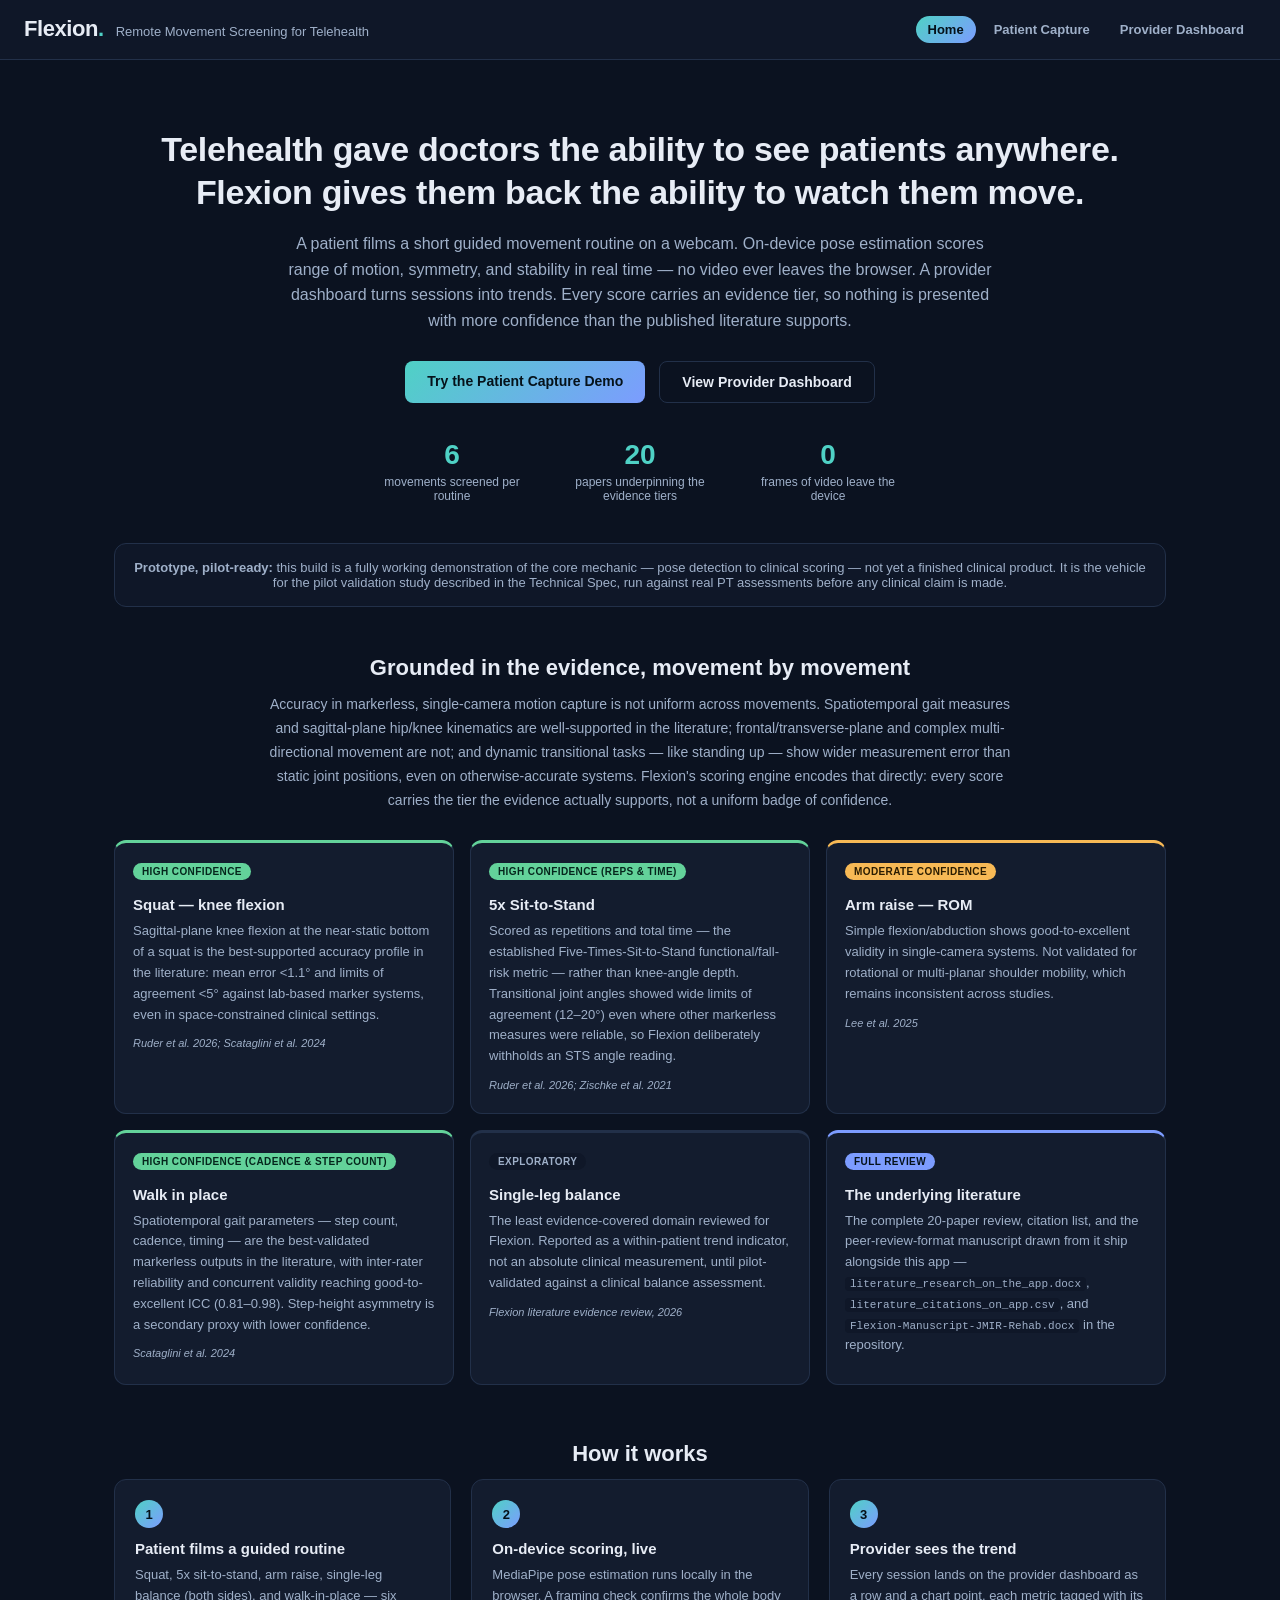
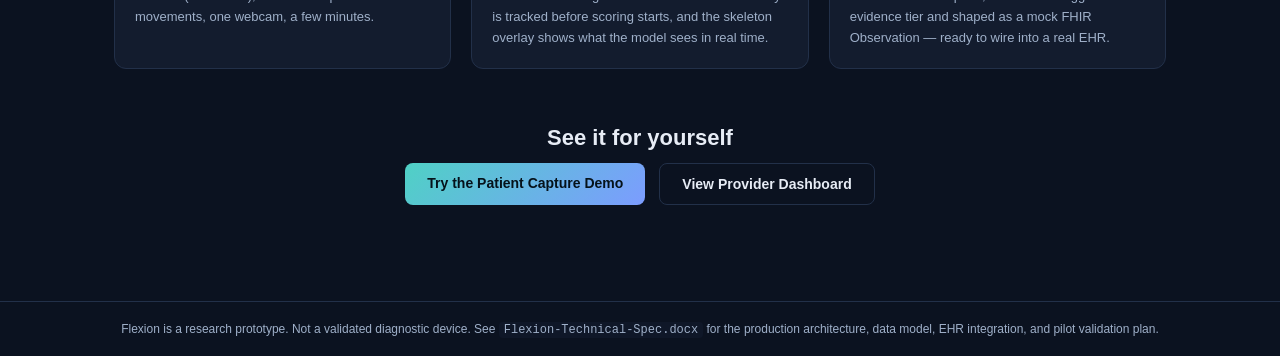
==== index.html @ c55903b2 "Add landing page with evidence summary, nav bar across pages, rename capture app to capture.html" ====
<!DOCTYPE html>
<html lang="en">

<head>
  <meta charset="UTF-8" />
  <meta name="viewport" content="width=device-width, initial-scale=1.0" />
  <title>Flexion — Remote Movement Screening for Telehealth</title>
  <meta name="description" content="Flexion turns a webcam into an evidence-graded movement screen: patients film a guided routine, on-device pose estimation scores it in real time, and providers see the trend — each score labeled with how much the published literature actually supports it." />
  <link rel="stylesheet" href="css/style.css" />
</head>

<body>
  <header class="topbar">
    <div class="brand">Flexion<span class="brand-dot">.</span></div>
    <div class="topbar-sub">Remote Movement Screening for Telehealth</div>
    <nav class="mainnav">
      <a href="index.html" class="active">Home</a>
      <a href="capture.html">Patient Capture</a>
      <a href="dashboard.html">Provider Dashboard</a>
    </nav>
  </header>

  <main class="landing">

    <section class="hero">
      <h1>Telehealth gave doctors the ability to see patients anywhere.<br />Flexion gives them back the ability to watch them move.</h1>
      <p class="hero-sub">
        A patient films a short guided movement routine on a webcam. On-device pose
        estimation scores range of motion, symmetry, and stability in real time — no
        video ever leaves the browser. A provider dashboard turns sessions into
        trends. Every score carries an evidence tier, so nothing is presented with
        more confidence than the published literature supports.
      </p>
      <div class="hero-cta">
        <a href="capture.html" class="primary">Try the Patient Capture Demo</a>
        <a href="dashboard.html" class="secondary">View Provider Dashboard</a>
      </div>
      <div class="stats-row">
        <div class="stat"><strong>6</strong><span>movements screened per routine</span></div>
        <div class="stat"><strong>20</strong><span>papers underpinning the evidence tiers</span></div>
        <div class="stat"><strong>0</strong><span>frames of video leave the device</span></div>
      </div>
    </section>

    <section class="panel note landing-note">
      <strong>Prototype, pilot-ready:</strong> this build is a fully working
      demonstration of the core mechanic — pose detection to clinical scoring — not
      yet a finished clinical product. It is the vehicle for the pilot validation
      study described in the Technical Spec, run against real PT assessments before
      any clinical claim is made.
    </section>

    <section id="evidence" class="evidence-section">
      <h2>Grounded in the evidence, movement by movement</h2>
      <p class="section-intro">
        Accuracy in markerless, single-camera motion capture is not uniform across
        movements. Spatiotemporal gait measures and sagittal-plane hip/knee
        kinematics are well-supported in the literature; frontal/transverse-plane
        and complex multi-directional movement are not; and dynamic transitional
        tasks — like standing up — show wider measurement error than static joint
        positions, even on otherwise-accurate systems. Flexion's scoring engine
        encodes that directly: every score carries the tier the evidence actually
        supports, not a uniform badge of confidence.
      </p>

      <div class="evidence-grid">
        <div class="evidence-card evidence-high">
          <span class="evidence-badge">High confidence</span>
          <h3>Squat — knee flexion</h3>
          <p>Sagittal-plane knee flexion at the near-static bottom of a squat is the
            best-supported accuracy profile in the literature: mean error &lt;1.1°
            and limits of agreement &lt;5° against lab-based marker systems, even in
            space-constrained clinical settings.</p>
          <p class="evidence-citation">Ruder et al. 2026; Scataglini et al. 2024</p>
        </div>

        <div class="evidence-card evidence-high">
          <span class="evidence-badge">High confidence (reps &amp; time)</span>
          <h3>5x Sit-to-Stand</h3>
          <p>Scored as repetitions and total time — the established
            Five-Times-Sit-to-Stand functional/fall-risk metric — rather than
            knee-angle depth. Transitional joint angles showed wide limits of
            agreement (12–20°) even where other markerless measures were reliable,
            so Flexion deliberately withholds an STS angle reading.</p>
          <p class="evidence-citation">Ruder et al. 2026; Zischke et al. 2021</p>
        </div>

        <div class="evidence-card evidence-moderate">
          <span class="evidence-badge">Moderate confidence</span>
          <h3>Arm raise — ROM</h3>
          <p>Simple flexion/abduction shows good-to-excellent validity in
            single-camera systems. Not validated for rotational or multi-planar
            shoulder mobility, which remains inconsistent across studies.</p>
          <p class="evidence-citation">Lee et al. 2025</p>
        </div>

        <div class="evidence-card evidence-high">
          <span class="evidence-badge">High confidence (cadence &amp; step count)</span>
          <h3>Walk in place</h3>
          <p>Spatiotemporal gait parameters — step count, cadence, timing — are the
            best-validated markerless outputs in the literature, with inter-rater
            reliability and concurrent validity reaching good-to-excellent ICC
            (0.81–0.98). Step-height asymmetry is a secondary proxy with lower
            confidence.</p>
          <p class="evidence-citation">Scataglini et al. 2024</p>
        </div>

        <div class="evidence-card evidence-exploratory">
          <span class="evidence-badge">Exploratory</span>
          <h3>Single-leg balance</h3>
          <p>The least evidence-covered domain reviewed for Flexion. Reported as a
            within-patient trend indicator, not an absolute clinical measurement,
            until pilot-validated against a clinical balance assessment.</p>
          <p class="evidence-citation">Flexion literature evidence review, 2026</p>
        </div>

        <div class="evidence-card evidence-reference">
          <span class="evidence-badge">Full review</span>
          <h3>The underlying literature</h3>
          <p>The complete 20-paper review, citation list, and the peer-review-format
            manuscript drawn from it ship alongside this app —
            <code>literature_research_on_the_app.docx</code>,
            <code>literature_citations_on_app.csv</code>, and
            <code>Flexion-Manuscript-JMIR-Rehab.docx</code> in the repository.</p>
        </div>
      </div>
    </section>

    <section class="steps-section">
      <h2>How it works</h2>
      <div class="steps">
        <div class="step">
          <span class="step-num">1</span>
          <h3>Patient films a guided routine</h3>
          <p>Squat, 5x sit-to-stand, arm raise, single-leg balance (both sides), and
            walk-in-place — six movements, one webcam, a few minutes.</p>
        </div>
        <div class="step">
          <span class="step-num">2</span>
          <h3>On-device scoring, live</h3>
          <p>MediaPipe pose estimation runs locally in the browser. A framing check
            confirms the whole body is tracked before scoring starts, and the
            skeleton overlay shows what the model sees in real time.</p>
        </div>
        <div class="step">
          <span class="step-num">3</span>
          <h3>Provider sees the trend</h3>
          <p>Every session lands on the provider dashboard as a row and a chart
            point, each metric tagged with its evidence tier and shaped as a mock
            FHIR Observation — ready to wire into a real EHR.</p>
        </div>
      </div>
    </section>

    <section class="cta-footer">
      <h2>See it for yourself</h2>
      <div class="hero-cta">
        <a href="capture.html" class="primary">Try the Patient Capture Demo</a>
        <a href="dashboard.html" class="secondary">View Provider Dashboard</a>
      </div>
    </section>

  </main>

  <footer class="landing-footer">
    Flexion is a research prototype. Not a validated diagnostic device. See
    <code>Flexion-Technical-Spec.docx</code> for the production architecture, data
    model, EHR integration, and pilot validation plan.
  </footer>
</body>

</html>
---- css/style.css ----
:root {
  --bg: #0b1220;
  --panel: #131c2e;
  --panel-2: #0f1728;
  --border: #223049;
  --text: #e7ecf5;
  --text-dim: #9fb0c9;
  --accent: #4fd1c5;
  --accent-2: #7c9cff;
  --warn: #f7b955;
  --danger: #ef6f6f;
  --ok: #63d29a;
  font-family: -apple-system, BlinkMacSystemFont, "Segoe UI", Roboto, Helvetica, Arial, sans-serif;
}

* { box-sizing: border-box; }

body {
  margin: 0;
  background: var(--bg);
  color: var(--text);
}

.topbar {
  display: flex;
  align-items: baseline;
  gap: 12px;
  padding: 16px 24px;
  border-bottom: 1px solid var(--border);
  background: var(--panel-2);
  flex-wrap: wrap;
}

.mainnav {
  margin-left: auto;
  display: flex;
  gap: 6px;
  align-self: center;
}
.mainnav a {
  color: var(--text-dim);
  text-decoration: none;
  font-size: 13px;
  font-weight: 600;
  padding: 6px 12px;
  border-radius: 999px;
}
.mainnav a:hover { color: var(--text); }
.mainnav a.active { color: #05121a; background: linear-gradient(135deg, var(--accent), var(--accent-2)); }

.brand {
  font-size: 22px;
  font-weight: 700;
  letter-spacing: -0.02em;
}
.brand-dot { color: var(--accent); }
.topbar-sub { color: var(--text-dim); font-size: 13px; }

.capture-layout {
  display: grid;
  grid-template-columns: 1.3fr 1fr;
  gap: 20px;
  padding: 20px;
  max-width: 1280px;
  margin: 0 auto;
}

@media (max-width: 900px) {
  .capture-layout { grid-template-columns: 1fr; }
}

.video-wrap {
  position: relative;
  background: #000;
  border-radius: 12px;
  overflow: hidden;
  aspect-ratio: 4 / 3;
}

#video, #overlay {
  position: absolute;
  top: 0; left: 0;
  width: 100%;
  height: 100%;
  object-fit: cover;
  transform: scaleX(-1);
}

.controls {
  display: flex;
  gap: 10px;
  margin-top: 12px;
}

input[type="text"] {
  flex: 1;
  padding: 10px 12px;
  border-radius: 8px;
  border: 1px solid var(--border);
  background: var(--panel);
  color: var(--text);
}

button {
  padding: 10px 16px;
  border-radius: 8px;
  border: 1px solid var(--border);
  background: var(--panel);
  color: var(--text);
  cursor: pointer;
  font-weight: 600;
}
button.primary {
  background: linear-gradient(135deg, var(--accent), var(--accent-2));
  color: #05121a;
  border: none;
}
button:disabled { opacity: 0.4; cursor: not-allowed; }

.status { color: var(--text-dim); font-size: 13px; }

.tracking-quality {
  font-size: 12px;
  font-weight: 600;
  margin: 8px 0 0;
  padding: 4px 10px;
  border-radius: 999px;
  display: inline-block;
  border: 1px solid var(--border);
  color: var(--text-dim);
}
.tracking-quality.tier-good { color: var(--ok); border-color: var(--ok); }
.tracking-quality.tier-fair { color: var(--warn); border-color: var(--warn); }
.tracking-quality.tier-poor, .tracking-quality.tier-no_pose { color: var(--danger); border-color: var(--danger); }

.panel {
  background: var(--panel);
  border: 1px solid var(--border);
  border-radius: 12px;
  padding: 16px;
  margin-bottom: 16px;
}
.panel h2 { margin: 0 0 8px; font-size: 15px; color: var(--text-dim); text-transform: uppercase; letter-spacing: 0.04em; }
.panel.note { font-size: 13px; color: var(--text-dim); background: var(--panel-2); }

.live-row {
  display: flex;
  justify-content: space-between;
  margin-top: 10px;
  font-variant-numeric: tabular-nums;
}
.timer { color: var(--accent); font-weight: 700; }

.summary-grid { display: flex; flex-direction: column; gap: 10px; }
.score-card {
  background: var(--panel-2);
  border: 1px solid var(--border);
  border-radius: 10px;
  padding: 10px 12px;
}
.score-card h3 { margin: 0 0 6px; font-size: 14px; text-transform: capitalize; }
.metric-row { display: flex; justify-content: space-between; font-size: 13px; color: var(--text-dim); }
.flags { margin-top: 6px; font-size: 12px; color: var(--warn); }
.flags.ok { color: var(--ok); }

.evidence { margin: 6px 0 10px; padding: 8px 10px; border-radius: 8px; background: var(--panel); border: 1px solid var(--border); }
.evidence-badge {
  display: inline-block;
  font-size: 10px;
  font-weight: 700;
  text-transform: uppercase;
  letter-spacing: 0.04em;
  padding: 2px 8px;
  border-radius: 999px;
  margin-bottom: 6px;
}
.evidence-high .evidence-badge { color: #05261c; background: var(--ok); }
.evidence-moderate .evidence-badge { color: #2a1c00; background: var(--warn); }
.evidence-exploratory .evidence-badge { color: var(--text); background: var(--border); }
.evidence-note { margin: 0 0 4px; font-size: 12px; color: var(--text-dim); line-height: 1.4; }
.evidence-citation { margin: 0; font-size: 11px; color: var(--text-dim); font-style: italic; }

.confidence-pill {
  display: inline-block;
  font-size: 10px;
  font-weight: 700;
  text-transform: uppercase;
  letter-spacing: 0.03em;
  padding: 2px 7px;
  border-radius: 999px;
}
.confidence-pill.tier-high { color: #05261c; background: var(--ok); }
.confidence-pill.tier-moderate { color: #2a1c00; background: var(--warn); }
.confidence-pill.tier-exploratory { color: var(--text); background: var(--border); }

.summary-actions { display: flex; gap: 10px; margin-top: 12px; }

/* Dashboard */
.dash-layout { max-width: 1100px; margin: 0 auto; padding: 20px; }
.dash-toolbar { display: flex; gap: 10px; align-items: center; margin-bottom: 16px; }
.dash-toolbar select, .dash-toolbar input {
  padding: 8px 10px; border-radius: 8px; border: 1px solid var(--border); background: var(--panel); color: var(--text);
}
.confidence-legend { font-size: 12px; color: var(--text-dim); margin: 0 0 14px; }
.confidence-legend .confidence-pill { margin: 0 2px; }

table { width: 100%; border-collapse: collapse; background: var(--panel); border-radius: 10px; overflow: hidden; }
th, td { text-align: left; padding: 10px 12px; border-bottom: 1px solid var(--border); font-size: 13px; }
th { color: var(--text-dim); text-transform: uppercase; font-size: 11px; letter-spacing: 0.04em; }
tr.flagged td { color: var(--warn); }
.empty-state { color: var(--text-dim); padding: 40px; text-align: center; border: 1px dashed var(--border); border-radius: 12px; }
canvas#trendChart { background: var(--panel); border-radius: 12px; border: 1px solid var(--border); padding: 12px; margin-top: 20px; }

/* Landing page */
.landing { max-width: 1100px; margin: 0 auto; padding: 20px 24px 60px; }

.hero { padding: 48px 0 32px; text-align: center; }
.hero h1 {
  font-size: 34px;
  line-height: 1.25;
  margin: 0 0 18px;
  letter-spacing: -0.01em;
}
.hero-sub {
  max-width: 720px;
  margin: 0 auto 28px;
  color: var(--text-dim);
  font-size: 16px;
  line-height: 1.6;
}
.hero-cta { display: flex; gap: 14px; justify-content: center; flex-wrap: wrap; margin-bottom: 36px; }
.hero-cta a {
  display: inline-block;
  padding: 12px 22px;
  border-radius: 8px;
  font-weight: 700;
  text-decoration: none;
  font-size: 14px;
}
.hero-cta a.primary {
  background: linear-gradient(135deg, var(--accent), var(--accent-2));
  color: #05121a;
}
.hero-cta a.secondary {
  border: 1px solid var(--border);
  color: var(--text);
}

.stats-row {
  display: flex;
  justify-content: center;
  gap: 48px;
  flex-wrap: wrap;
}
.stat { text-align: center; }
.stat strong { display: block; font-size: 28px; color: var(--accent); }
.stat span { display: block; font-size: 12px; color: var(--text-dim); max-width: 140px; margin-top: 4px; }

.landing-note { margin: 8px 0 44px; text-align: center; }

.evidence-section { margin: 48px 0; }
.evidence-section h2, .steps-section h2, .cta-footer h2 {
  font-size: 22px;
  text-align: center;
  margin: 0 0 12px;
}
.section-intro {
  max-width: 760px;
  margin: 0 auto 28px;
  color: var(--text-dim);
  font-size: 14px;
  line-height: 1.7;
  text-align: center;
}

.evidence-grid {
  display: grid;
  grid-template-columns: repeat(3, 1fr);
  gap: 16px;
}
@media (max-width: 900px) { .evidence-grid { grid-template-columns: 1fr; } }

.evidence-card {
  background: var(--panel);
  border: 1px solid var(--border);
  border-radius: 12px;
  padding: 18px;
}
.evidence-card h3 { margin: 10px 0 8px; font-size: 15px; }
.evidence-card p { margin: 0 0 10px; font-size: 13px; color: var(--text-dim); line-height: 1.6; }
.evidence-card .evidence-citation { font-size: 11px; font-style: italic; margin: 0; }
.evidence-card.evidence-high { border-top: 3px solid var(--ok); }
.evidence-card.evidence-moderate { border-top: 3px solid var(--warn); }
.evidence-card.evidence-exploratory { border-top: 3px solid var(--border); }
.evidence-card.evidence-reference { border-top: 3px solid var(--accent-2); }
.evidence-card.evidence-reference code {
  font-size: 11px;
  background: var(--panel-2);
  padding: 1px 5px;
  border-radius: 4px;
}
.evidence-card .evidence-badge {
  display: inline-block;
  font-size: 10px;
  font-weight: 700;
  text-transform: uppercase;
  letter-spacing: 0.04em;
  padding: 3px 9px;
  border-radius: 999px;
  background: var(--panel-2);
  color: var(--text-dim);
}
.evidence-card.evidence-high .evidence-badge { color: #05261c; background: var(--ok); }
.evidence-card.evidence-moderate .evidence-badge { color: #2a1c00; background: var(--warn); }
.evidence-card.evidence-reference .evidence-badge { color: #05121a; background: var(--accent-2); }

.steps-section { margin: 56px 0; }
.steps {
  display: grid;
  grid-template-columns: repeat(3, 1fr);
  gap: 20px;
}
@media (max-width: 900px) { .steps { grid-template-columns: 1fr; } }
.step {
  background: var(--panel);
  border: 1px solid var(--border);
  border-radius: 12px;
  padding: 20px;
}
.step-num {
  display: inline-flex;
  align-items: center;
  justify-content: center;
  width: 28px;
  height: 28px;
  border-radius: 50%;
  background: linear-gradient(135deg, var(--accent), var(--accent-2));
  color: #05121a;
  font-weight: 700;
  font-size: 13px;
  margin-bottom: 12px;
}
.step h3 { margin: 0 0 8px; font-size: 15px; }
.step p { margin: 0; font-size: 13px; color: var(--text-dim); line-height: 1.6; }

.cta-footer { text-align: center; margin: 56px 0 16px; }

.landing-footer {
  text-align: center;
  padding: 20px;
  font-size: 12px;
  color: var(--text-dim);
  border-top: 1px solid var(--border);
}
.landing-footer code { background: var(--panel-2); padding: 1px 5px; border-radius: 4px; }
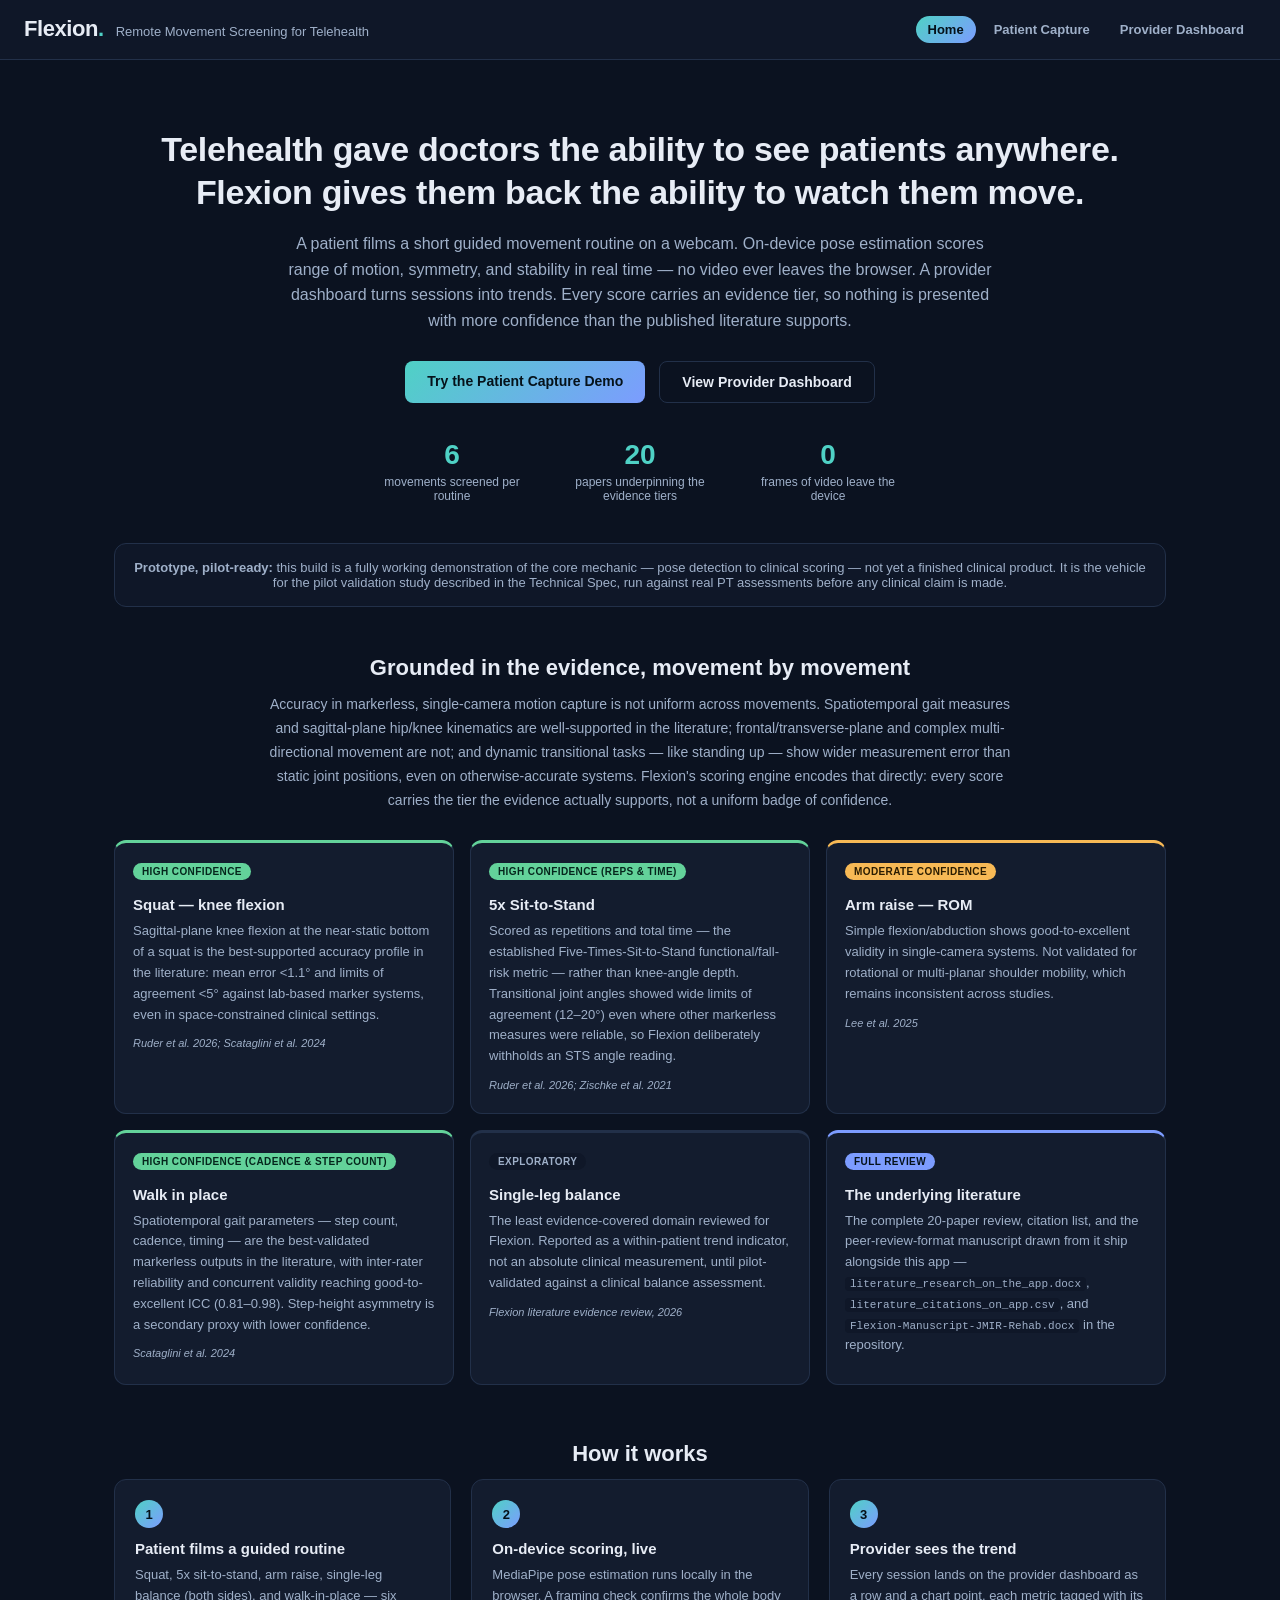
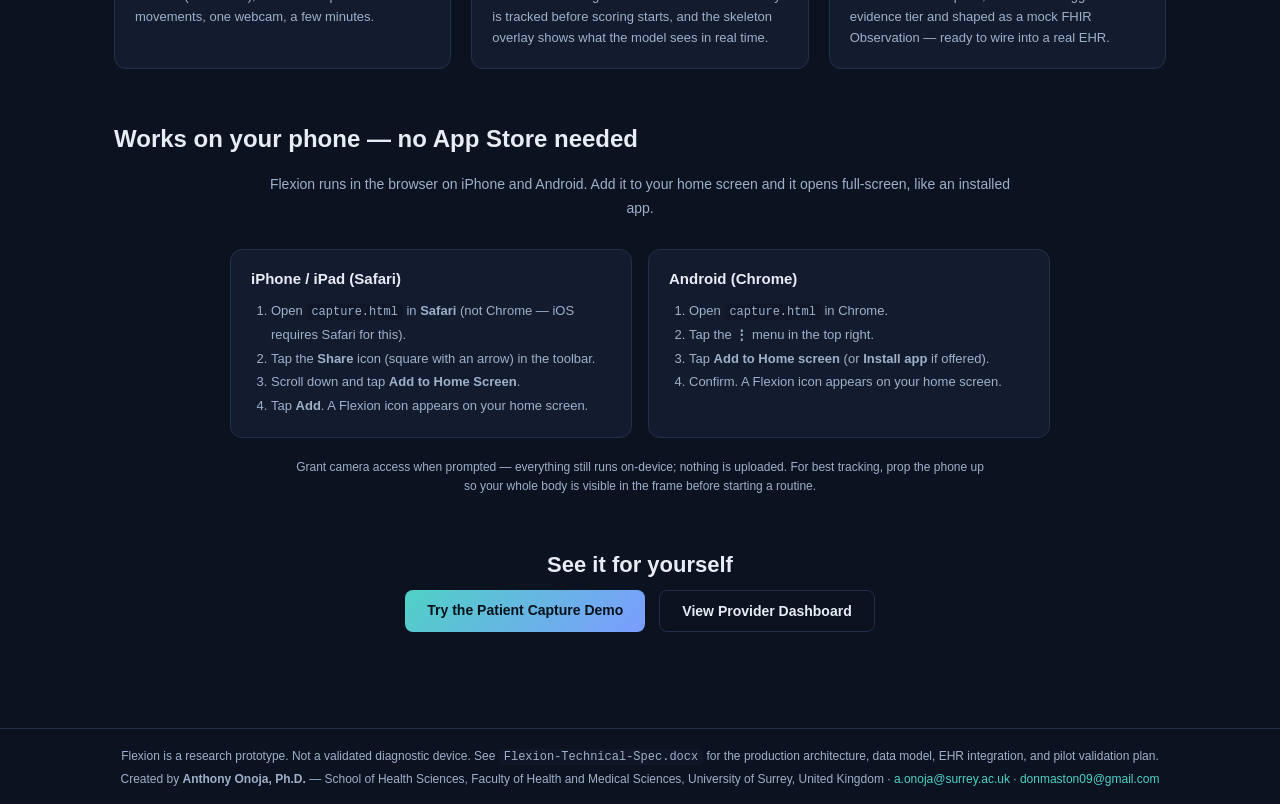
==== commit d1cbb632: "Mobile/iPhone compatibility (responsive layout, PWA manifest, home-screen install, GPU->CPU fallback" ====
--- a/index.html
+++ b/index.html
@@ -6,6 +6,14 @@
   <meta name="viewport" content="width=device-width, initial-scale=1.0" />
   <title>Flexion — Remote Movement Screening for Telehealth</title>
   <meta name="description" content="Flexion turns a webcam into an evidence-graded movement screen: patients film a guided routine, on-device pose estimation scores it in real time, and providers see the trend — each score labeled with how much the published literature actually supports it." />
+  <meta name="author" content="Anthony Onoja, Ph.D., School of Health Sciences, University of Surrey" />
+  <meta name="theme-color" content="#0b1220" />
+  <link rel="manifest" href="manifest.json" />
+  <link rel="icon" href="assets/favicon-32.png" type="image/png" />
+  <link rel="apple-touch-icon" href="assets/apple-touch-icon.png" />
+  <meta name="apple-mobile-web-app-capable" content="yes" />
+  <meta name="apple-mobile-web-app-status-bar-style" content="black-translucent" />
+  <meta name="apple-mobile-web-app-title" content="Flexion" />
   <link rel="stylesheet" href="css/style.css" />
 </head>
 
@@ -152,6 +160,39 @@
       </div>
     </section>
 
+    <section class="install-section">
+      <h2>Works on your phone — no App Store needed</h2>
+      <p class="section-intro">
+        Flexion runs in the browser on iPhone and Android. Add it to your home
+        screen and it opens full-screen, like an installed app.
+      </p>
+      <div class="install-grid">
+        <div class="install-card">
+          <h3>iPhone / iPad (Safari)</h3>
+          <ol>
+            <li>Open <code>capture.html</code> in <strong>Safari</strong> (not Chrome — iOS requires Safari for this).</li>
+            <li>Tap the <strong>Share</strong> icon (square with an arrow) in the toolbar.</li>
+            <li>Scroll down and tap <strong>Add to Home Screen</strong>.</li>
+            <li>Tap <strong>Add</strong>. A Flexion icon appears on your home screen.</li>
+          </ol>
+        </div>
+        <div class="install-card">
+          <h3>Android (Chrome)</h3>
+          <ol>
+            <li>Open <code>capture.html</code> in Chrome.</li>
+            <li>Tap the <strong>⋮</strong> menu in the top right.</li>
+            <li>Tap <strong>Add to Home screen</strong> (or <strong>Install app</strong> if offered).</li>
+            <li>Confirm. A Flexion icon appears on your home screen.</li>
+          </ol>
+        </div>
+      </div>
+      <p class="install-note">
+        Grant camera access when prompted — everything still runs on-device;
+        nothing is uploaded. For best tracking, prop the phone up so your whole
+        body is visible in the frame before starting a routine.
+      </p>
+    </section>
+
     <section class="cta-footer">
       <h2>See it for yourself</h2>
       <div class="hero-cta">
@@ -163,9 +204,17 @@
   </main>
 
   <footer class="landing-footer">
-    Flexion is a research prototype. Not a validated diagnostic device. See
-    <code>Flexion-Technical-Spec.docx</code> for the production architecture, data
-    model, EHR integration, and pilot validation plan.
+    <p>
+      Flexion is a research prototype. Not a validated diagnostic device. See
+      <code>Flexion-Technical-Spec.docx</code> for the production architecture, data
+      model, EHR integration, and pilot validation plan.
+    </p>
+    <p class="author-credit">
+      Created by <strong>Anthony Onoja, Ph.D.</strong> — School of Health Sciences,
+      Faculty of Health and Medical Sciences, University of Surrey, United Kingdom
+      · <a href="mailto:a.onoja@surrey.ac.uk">a.onoja@surrey.ac.uk</a>
+      · <a href="mailto:donmaston09@gmail.com">donmaston09@gmail.com</a>
+    </p>
   </footer>
 </body>
 
--- a/css/style.css
+++ b/css/style.css
@@ -352,4 +352,62 @@
   color: var(--text-dim);
   border-top: 1px solid var(--border);
 }
+.landing-footer p { margin: 0 0 8px; }
+.landing-footer p:last-child { margin-bottom: 0; }
 .landing-footer code { background: var(--panel-2); padding: 1px 5px; border-radius: 4px; }
+.landing-footer .author-credit { color: var(--text-dim); }
+.landing-footer .author-credit a { color: var(--accent); text-decoration: none; }
+.landing-footer .author-credit a:hover { text-decoration: underline; }
+
+/* Install / add-to-home-screen section */
+.install-section { margin: 56px 0; }
+.install-grid {
+  display: grid;
+  grid-template-columns: repeat(2, 1fr);
+  gap: 16px;
+  max-width: 820px;
+  margin: 0 auto;
+}
+@media (max-width: 700px) { .install-grid { grid-template-columns: 1fr; } }
+.install-card {
+  background: var(--panel);
+  border: 1px solid var(--border);
+  border-radius: 12px;
+  padding: 20px;
+}
+.install-card h3 { margin: 0 0 12px; font-size: 15px; }
+.install-card ol { margin: 0; padding-left: 20px; color: var(--text-dim); font-size: 13px; line-height: 1.8; }
+.install-card code { background: var(--panel-2); padding: 1px 5px; border-radius: 4px; font-size: 12px; }
+.install-note {
+  max-width: 700px;
+  margin: 20px auto 0;
+  text-align: center;
+  font-size: 12px;
+  color: var(--text-dim);
+  line-height: 1.6;
+}
+
+/* Phone-sized screens */
+@media (max-width: 600px) {
+  .topbar { padding: 12px 16px; gap: 8px; }
+  .mainnav { width: 100%; justify-content: center; margin-left: 0; order: 3; }
+  .brand { font-size: 19px; }
+  .topbar-sub { font-size: 12px; }
+
+  .landing { padding: 12px 16px 40px; }
+  .hero { padding: 28px 0 20px; }
+  .hero h1 { font-size: 24px; }
+  .hero-sub { font-size: 14px; }
+  .hero-cta { flex-direction: column; align-items: stretch; }
+  .hero-cta a { text-align: center; }
+  .stats-row { gap: 24px; }
+
+  .capture-layout { padding: 12px; gap: 14px; }
+  .controls { flex-direction: column; align-items: stretch; }
+  .summary-actions { flex-direction: column; }
+
+  .dash-toolbar { flex-wrap: wrap; }
+  .dash-toolbar select, .dash-toolbar input { flex: 1 1 45%; }
+
+  table { display: block; overflow-x: auto; white-space: nowrap; }
+}
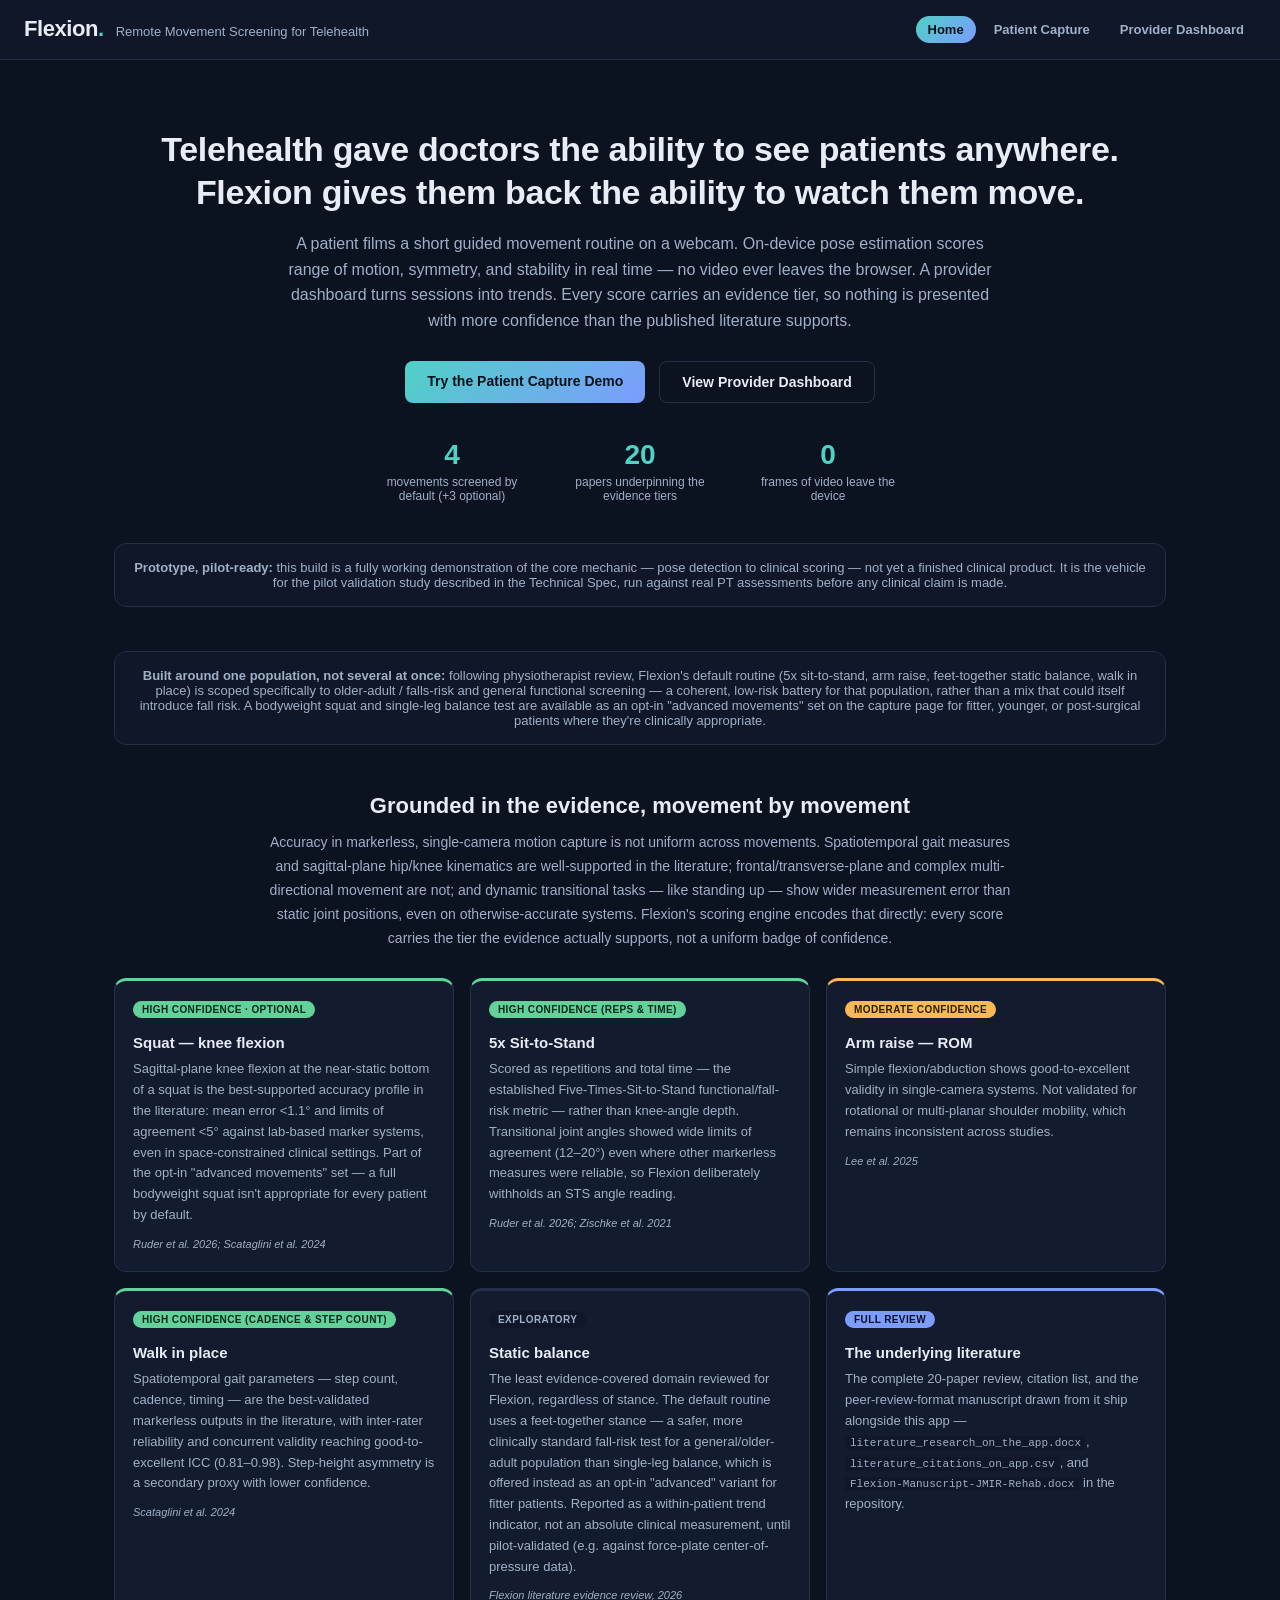
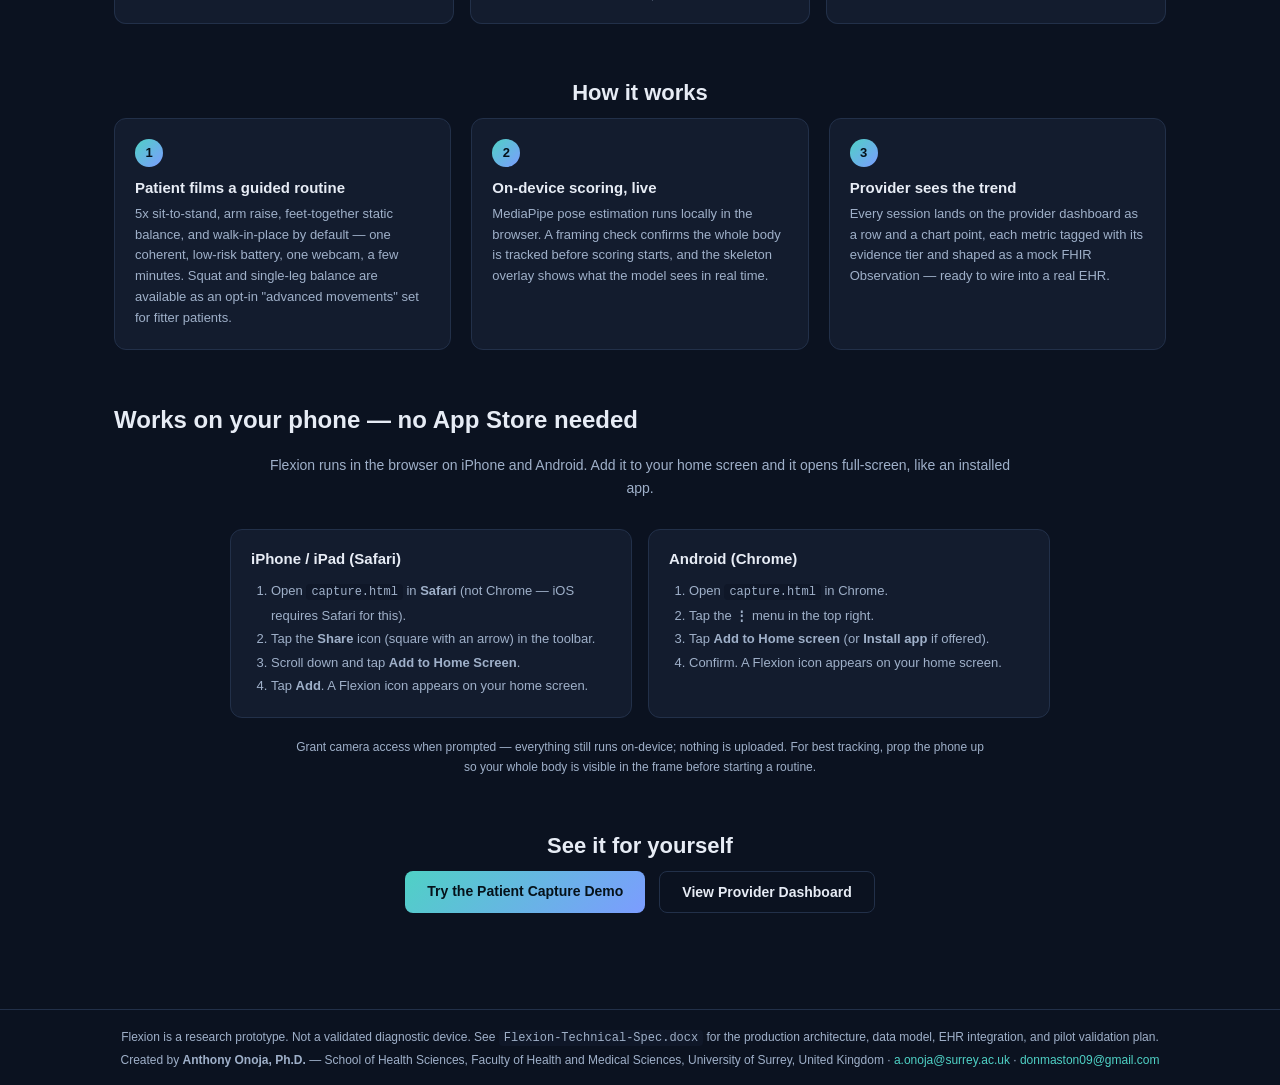
==== commit b151e16a: "Scope default routine to one population, safer balance default, spoken instructions, dropout handlin" ====
--- a/index.html
+++ b/index.html
@@ -44,7 +44,7 @@
         <a href="dashboard.html" class="secondary">View Provider Dashboard</a>
       </div>
       <div class="stats-row">
-        <div class="stat"><strong>6</strong><span>movements screened per routine</span></div>
+        <div class="stat"><strong>4</strong><span>movements screened by default (+3 optional)</span></div>
         <div class="stat"><strong>20</strong><span>papers underpinning the evidence tiers</span></div>
         <div class="stat"><strong>0</strong><span>frames of video leave the device</span></div>
       </div>
@@ -56,6 +56,18 @@
       yet a finished clinical product. It is the vehicle for the pilot validation
       study described in the Technical Spec, run against real PT assessments before
       any clinical claim is made.
+    </section>
+
+    <section class="panel note landing-note">
+      <strong>Built around one population, not several at once:</strong>
+      following physiotherapist review, Flexion's default routine (5x
+      sit-to-stand, arm raise, feet-together static balance, walk in place) is
+      scoped specifically to older-adult / falls-risk and general functional
+      screening — a coherent, low-risk battery for that population, rather
+      than a mix that could itself introduce fall risk. A bodyweight squat and
+      single-leg balance test are available as an opt-in "advanced movements"
+      set on the capture page for fitter, younger, or post-surgical patients
+      where they're clinically appropriate.
     </section>
 
     <section id="evidence" class="evidence-section">
@@ -73,12 +85,14 @@
 
       <div class="evidence-grid">
         <div class="evidence-card evidence-high">
-          <span class="evidence-badge">High confidence</span>
+          <span class="evidence-badge">High confidence · Optional</span>
           <h3>Squat — knee flexion</h3>
           <p>Sagittal-plane knee flexion at the near-static bottom of a squat is the
             best-supported accuracy profile in the literature: mean error &lt;1.1°
             and limits of agreement &lt;5° against lab-based marker systems, even in
-            space-constrained clinical settings.</p>
+            space-constrained clinical settings. Part of the opt-in "advanced
+            movements" set — a full bodyweight squat isn't appropriate for every
+            patient by default.</p>
           <p class="evidence-citation">Ruder et al. 2026; Scataglini et al. 2024</p>
         </div>
 
@@ -115,10 +129,15 @@
 
         <div class="evidence-card evidence-exploratory">
           <span class="evidence-badge">Exploratory</span>
-          <h3>Single-leg balance</h3>
-          <p>The least evidence-covered domain reviewed for Flexion. Reported as a
+          <h3>Static balance</h3>
+          <p>The least evidence-covered domain reviewed for Flexion, regardless of
+            stance. The default routine uses a feet-together stance — a safer,
+            more clinically standard fall-risk test for a general/older-adult
+            population than single-leg balance, which is offered instead as an
+            opt-in "advanced" variant for fitter patients. Reported as a
             within-patient trend indicator, not an absolute clinical measurement,
-            until pilot-validated against a clinical balance assessment.</p>
+            until pilot-validated (e.g. against force-plate center-of-pressure
+            data).</p>
           <p class="evidence-citation">Flexion literature evidence review, 2026</p>
         </div>
 
@@ -140,8 +159,10 @@
         <div class="step">
           <span class="step-num">1</span>
           <h3>Patient films a guided routine</h3>
-          <p>Squat, 5x sit-to-stand, arm raise, single-leg balance (both sides), and
-            walk-in-place — six movements, one webcam, a few minutes.</p>
+          <p>5x sit-to-stand, arm raise, feet-together static balance, and
+            walk-in-place by default — one coherent, low-risk battery, one webcam,
+            a few minutes. Squat and single-leg balance are available as an
+            opt-in "advanced movements" set for fitter patients.</p>
         </div>
         <div class="step">
           <span class="step-num">2</span>
--- a/css/style.css
+++ b/css/style.css
@@ -119,6 +119,29 @@
 
 .status { color: var(--text-dim); font-size: 13px; }
 
+.advanced-toggle {
+  display: flex;
+  align-items: flex-start;
+  gap: 8px;
+  margin-top: 12px;
+  font-size: 12px;
+  color: var(--text-dim);
+  line-height: 1.5;
+}
+.advanced-toggle input { margin-top: 2px; }
+
+.camera-tip {
+  margin-top: 10px;
+  padding: 8px 10px;
+  border-radius: 8px;
+  background: var(--panel-2);
+  border: 1px solid var(--border);
+  font-size: 12px;
+  color: var(--text-dim);
+  line-height: 1.5;
+}
+.camera-tip strong { color: var(--text); }
+
 .tracking-quality {
   font-size: 12px;
   font-weight: 600;
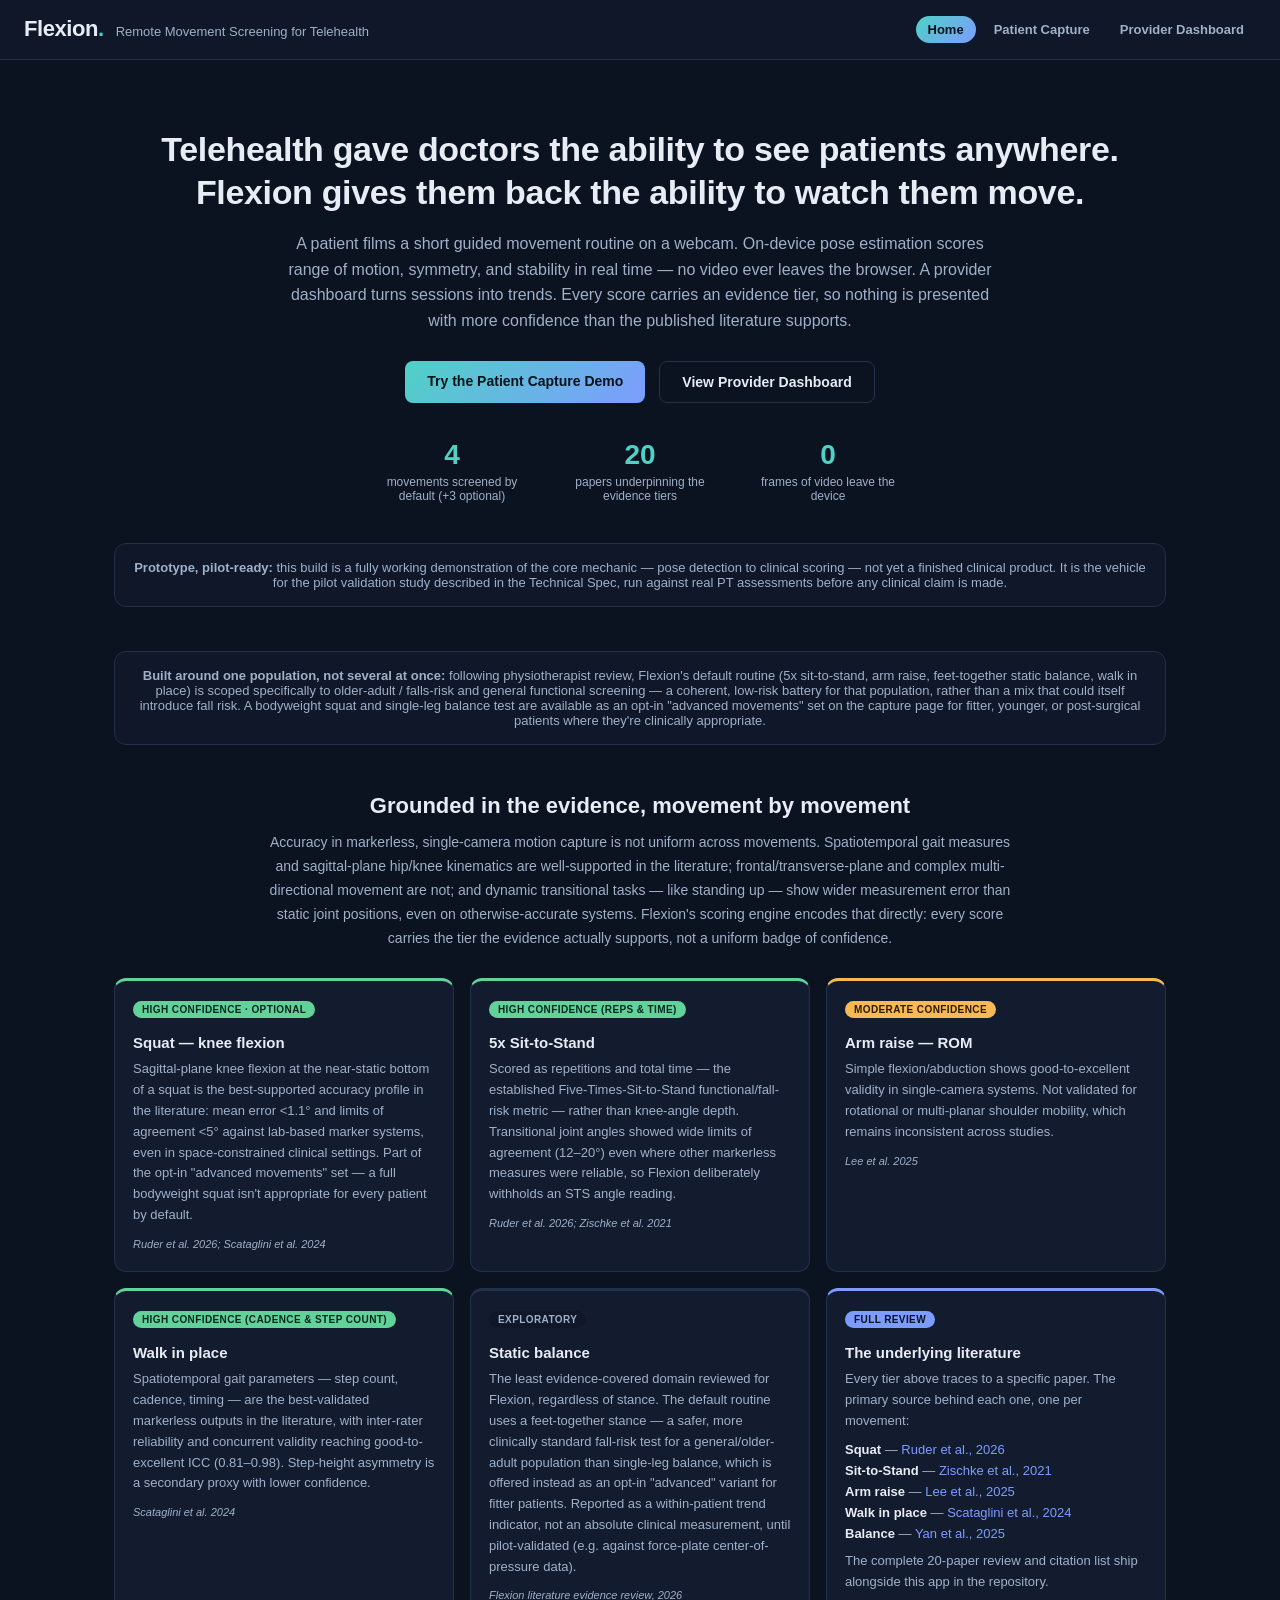
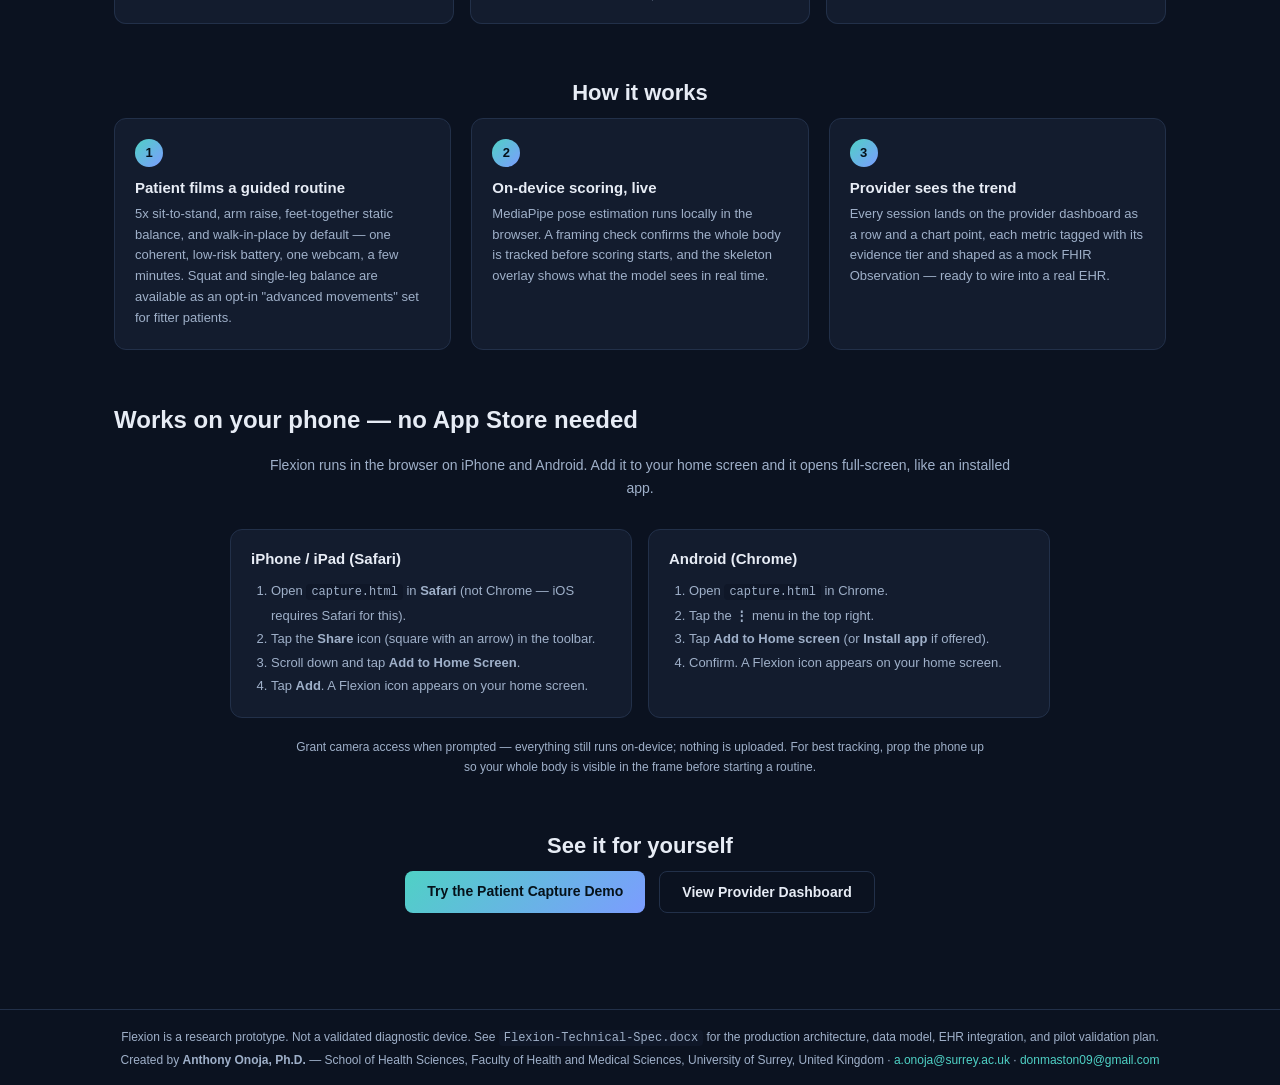
==== commit 4e8888af: "Replace literature-review filenames with direct citation links on landing page The "Full review" evi" ====
--- a/index.html
+++ b/index.html
@@ -144,11 +144,17 @@
         <div class="evidence-card evidence-reference">
           <span class="evidence-badge">Full review</span>
           <h3>The underlying literature</h3>
-          <p>The complete 20-paper review, citation list, and the peer-review-format
-            manuscript drawn from it ship alongside this app —
-            <code>literature_research_on_the_app.docx</code>,
-            <code>literature_citations_on_app.csv</code>, and
-            <code>Flexion-Manuscript-JMIR-Rehab.docx</code> in the repository.</p>
+          <p>Every tier above traces to a specific paper. The primary source behind
+            each one, one per movement:</p>
+          <ul class="evidence-links">
+            <li><strong>Squat</strong> — <a href="https://doi.org/10.1302/1358-992x.2026.2.028" target="_blank" rel="noopener">Ruder et al., 2026</a></li>
+            <li><strong>Sit-to-Stand</strong> — <a href="https://doi.org/10.7189/jogh.11.04072" target="_blank" rel="noopener">Zischke et al., 2021</a></li>
+            <li><strong>Arm raise</strong> — <a href="https://doi.org/10.3390/s25071960" target="_blank" rel="noopener">Lee et al., 2025</a></li>
+            <li><strong>Walk in place</strong> — <a href="https://doi.org/10.3390/s24113686" target="_blank" rel="noopener">Scataglini et al., 2024</a></li>
+            <li><strong>Balance</strong> — <a href="https://doi.org/10.3390/s25185911" target="_blank" rel="noopener">Yan et al., 2025</a></li>
+          </ul>
+          <p>The complete 20-paper review and citation list ship alongside this app
+            in the repository.</p>
         </div>
       </div>
     </section>
--- a/css/style.css
+++ b/css/style.css
@@ -322,6 +322,24 @@
   padding: 1px 5px;
   border-radius: 4px;
 }
+.evidence-links {
+  list-style: none;
+  margin: 0 0 10px;
+  padding: 0;
+  display: grid;
+  gap: 6px;
+}
+.evidence-links li { font-size: 13px; color: var(--text-dim); }
+.evidence-links strong { color: var(--text); font-weight: 600; }
+.evidence-links a {
+  color: var(--accent-2);
+  text-decoration: none;
+  border-bottom: 1px solid transparent;
+}
+.evidence-links a:hover {
+  color: var(--accent);
+  border-bottom-color: currentColor;
+}
 .evidence-card .evidence-badge {
   display: inline-block;
   font-size: 10px;
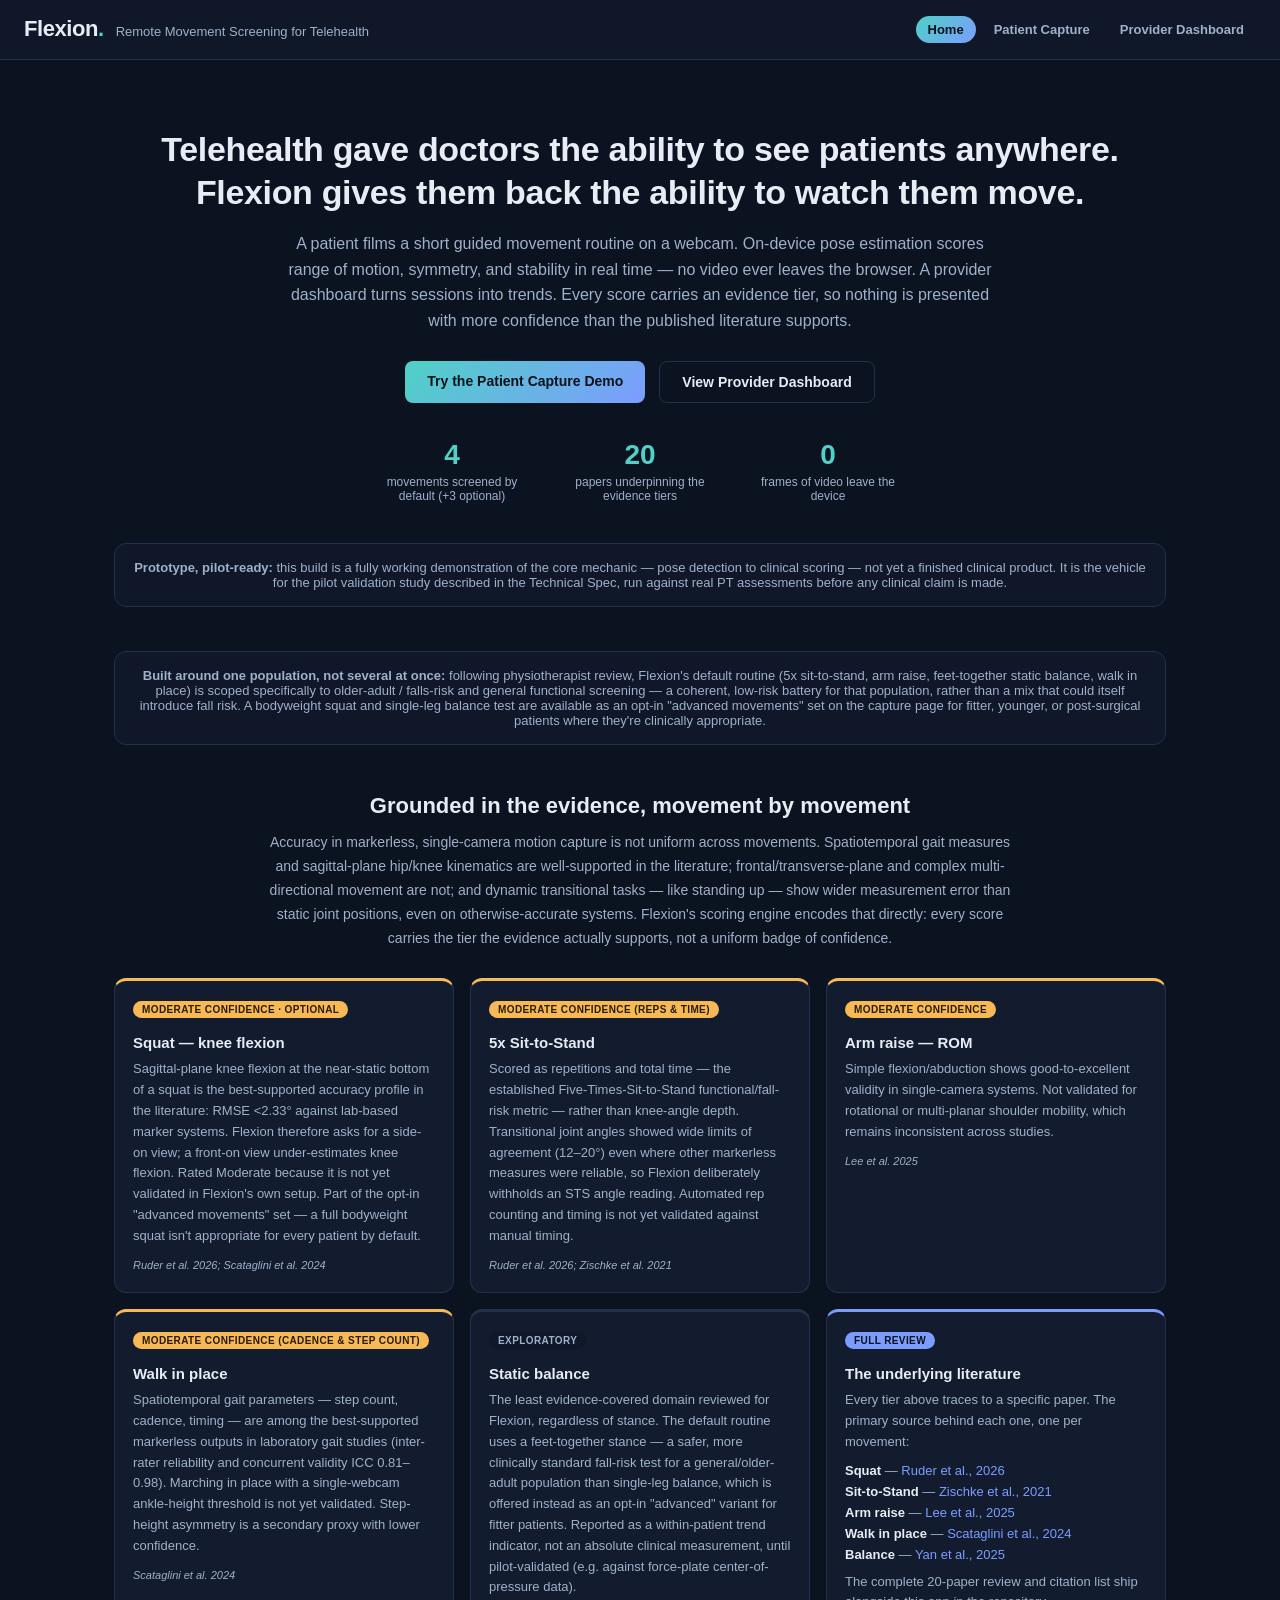
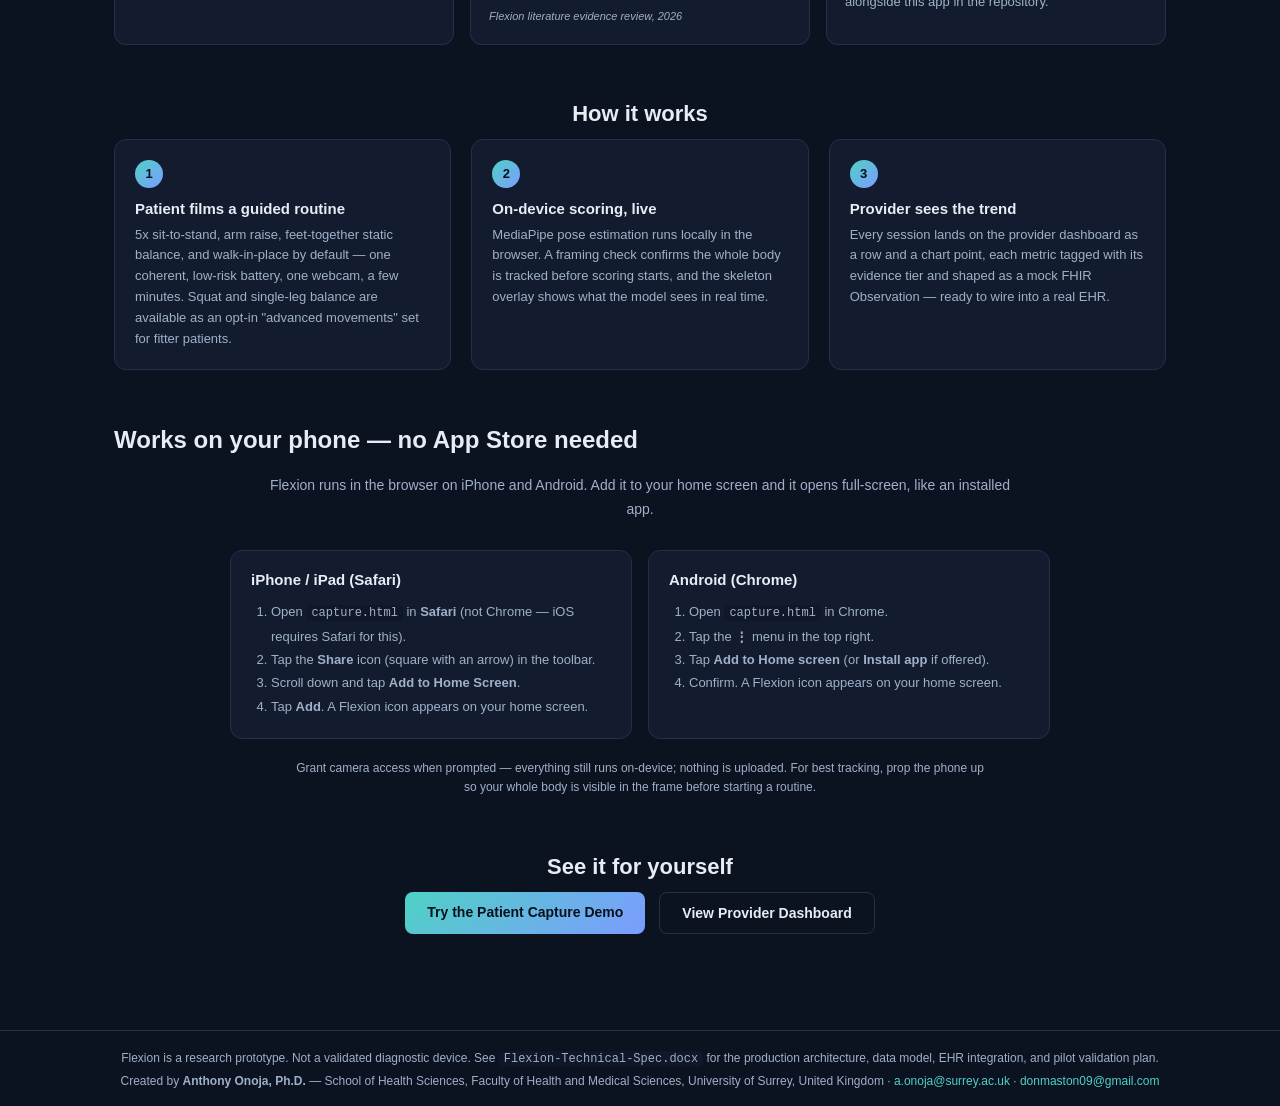
==== commit 80650926: "Align code with revised manuscript: Moderate tiers, side-on squat, RMSE <2.33 deg, MIT licence - Evi" ====
--- a/index.html
+++ b/index.html
@@ -84,26 +84,28 @@
       </p>
 
       <div class="evidence-grid">
-        <div class="evidence-card evidence-high">
-          <span class="evidence-badge">High confidence · Optional</span>
+        <div class="evidence-card evidence-moderate">
+          <span class="evidence-badge">Moderate confidence · Optional</span>
           <h3>Squat — knee flexion</h3>
           <p>Sagittal-plane knee flexion at the near-static bottom of a squat is the
-            best-supported accuracy profile in the literature: mean error &lt;1.1°
-            and limits of agreement &lt;5° against lab-based marker systems, even in
-            space-constrained clinical settings. Part of the opt-in "advanced
-            movements" set — a full bodyweight squat isn't appropriate for every
-            patient by default.</p>
+            best-supported accuracy profile in the literature: RMSE &lt;2.33°
+            against lab-based marker systems. Flexion therefore asks for a
+            side-on view; a front-on view under-estimates knee flexion. Rated
+            Moderate because it is not yet validated in Flexion's own setup. Part of
+            the opt-in "advanced movements" set — a full bodyweight squat isn't
+            appropriate for every patient by default.</p>
           <p class="evidence-citation">Ruder et al. 2026; Scataglini et al. 2024</p>
         </div>
 
-        <div class="evidence-card evidence-high">
-          <span class="evidence-badge">High confidence (reps &amp; time)</span>
+        <div class="evidence-card evidence-moderate">
+          <span class="evidence-badge">Moderate confidence (reps &amp; time)</span>
           <h3>5x Sit-to-Stand</h3>
           <p>Scored as repetitions and total time — the established
             Five-Times-Sit-to-Stand functional/fall-risk metric — rather than
             knee-angle depth. Transitional joint angles showed wide limits of
             agreement (12–20°) even where other markerless measures were reliable,
-            so Flexion deliberately withholds an STS angle reading.</p>
+            so Flexion deliberately withholds an STS angle reading. Automated rep counting
+            and timing is not yet validated against manual timing.</p>
           <p class="evidence-citation">Ruder et al. 2026; Zischke et al. 2021</p>
         </div>
 
@@ -116,13 +118,14 @@
           <p class="evidence-citation">Lee et al. 2025</p>
         </div>
 
-        <div class="evidence-card evidence-high">
-          <span class="evidence-badge">High confidence (cadence &amp; step count)</span>
+        <div class="evidence-card evidence-moderate">
+          <span class="evidence-badge">Moderate confidence (cadence &amp; step count)</span>
           <h3>Walk in place</h3>
-          <p>Spatiotemporal gait parameters — step count, cadence, timing — are the
-            best-validated markerless outputs in the literature, with inter-rater
-            reliability and concurrent validity reaching good-to-excellent ICC
-            (0.81–0.98). Step-height asymmetry is a secondary proxy with lower
+          <p>Spatiotemporal gait parameters — step count, cadence, timing — are among
+            the best-supported markerless outputs in laboratory gait studies
+            (inter-rater reliability and concurrent validity ICC 0.81–0.98).
+            Marching in place with a single-webcam ankle-height threshold is not
+            yet validated. Step-height asymmetry is a secondary proxy with lower
             confidence.</p>
           <p class="evidence-citation">Scataglini et al. 2024</p>
         </div>
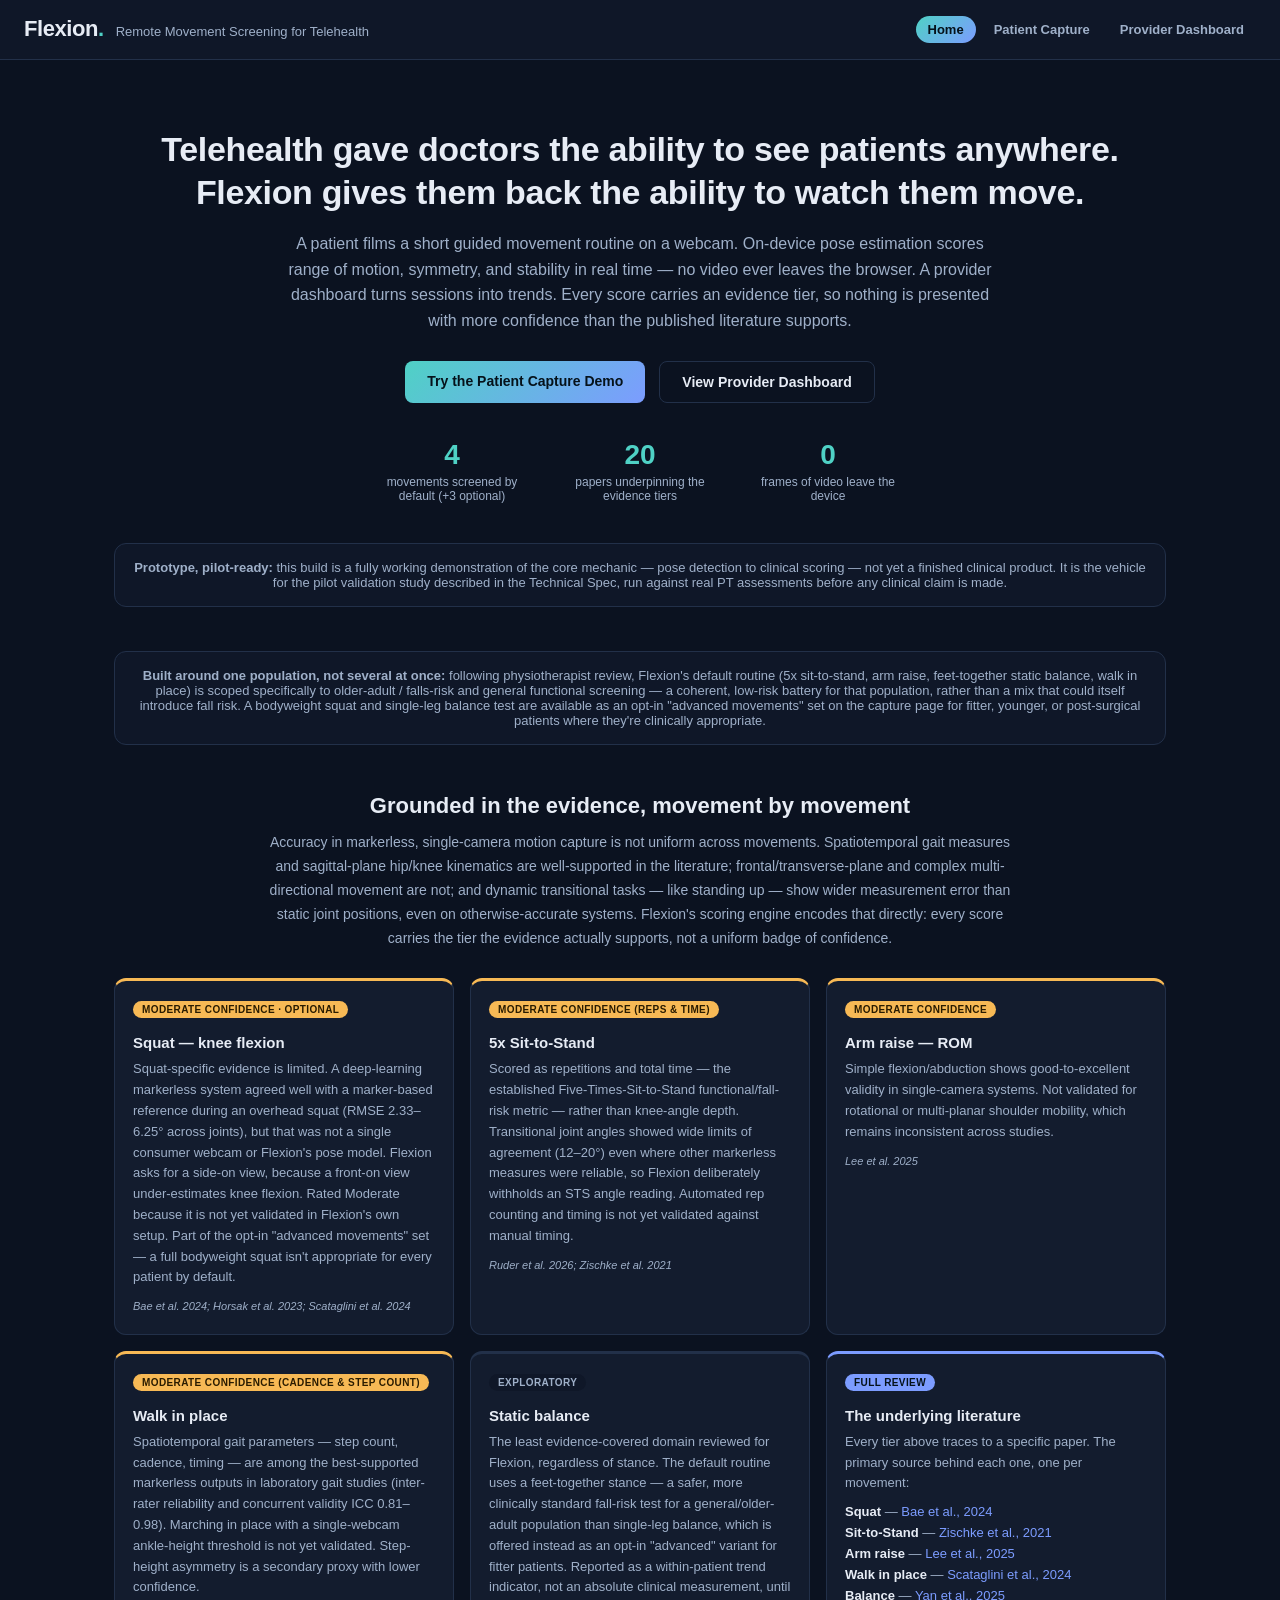
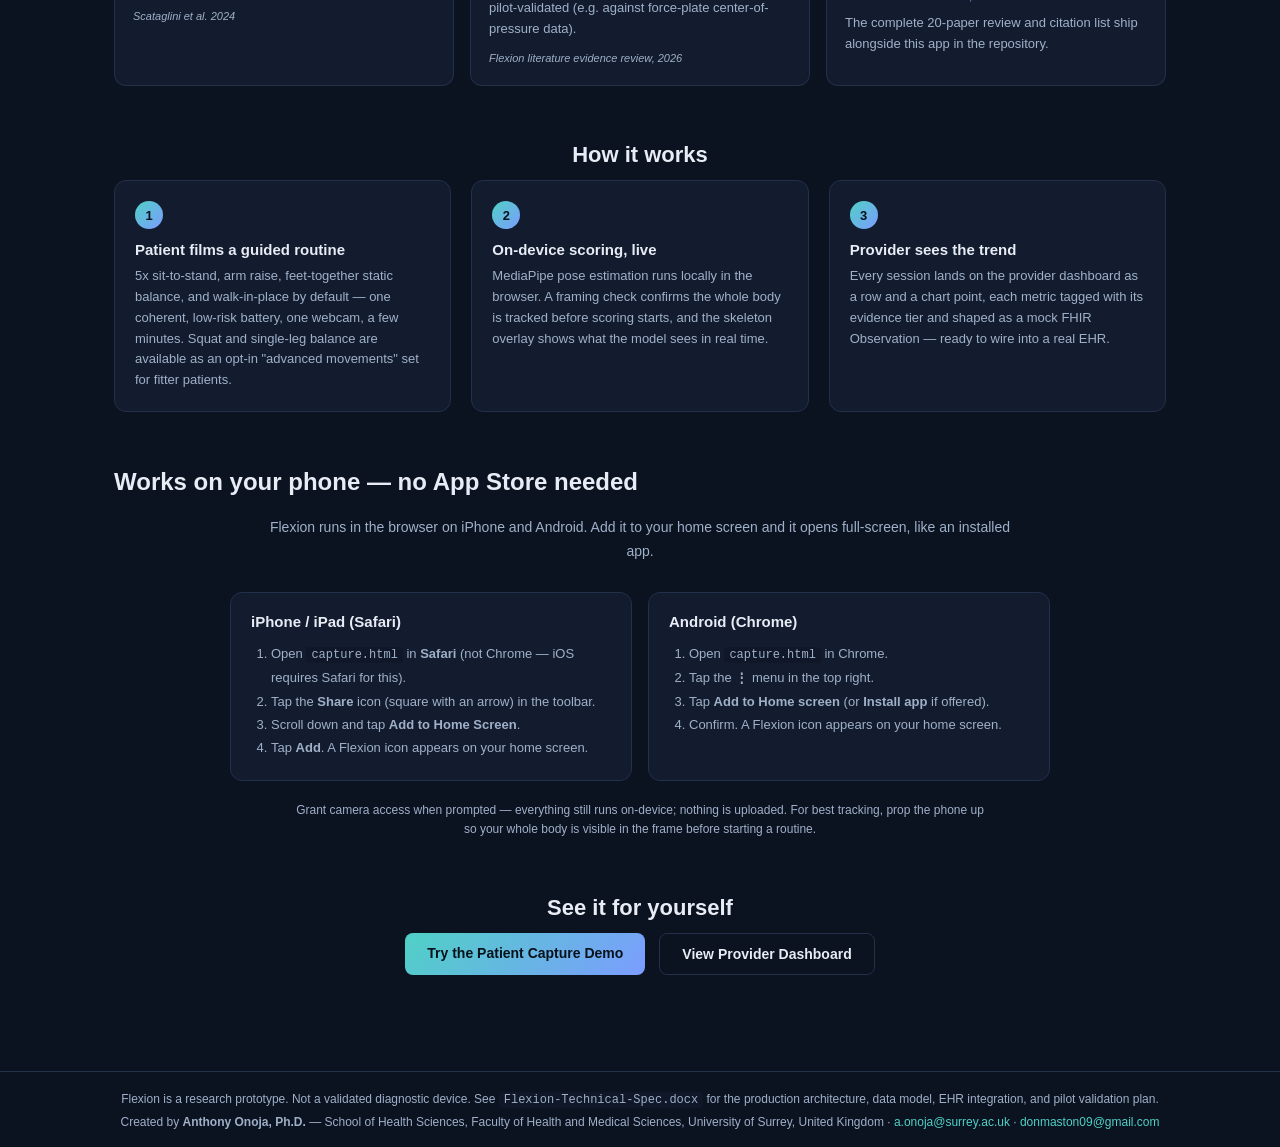
==== commit 5ce91d0e: "Correct squat evidence wording: RMSE <2.33 deg is a gait/stance figure, not squat evidence The "RMSE" ====
--- a/index.html
+++ b/index.html
@@ -87,14 +87,15 @@
         <div class="evidence-card evidence-moderate">
           <span class="evidence-badge">Moderate confidence · Optional</span>
           <h3>Squat — knee flexion</h3>
-          <p>Sagittal-plane knee flexion at the near-static bottom of a squat is the
-            best-supported accuracy profile in the literature: RMSE &lt;2.33°
-            against lab-based marker systems. Flexion therefore asks for a
-            side-on view; a front-on view under-estimates knee flexion. Rated
+          <p>Squat-specific evidence is limited. A deep-learning markerless system
+            agreed well with a marker-based reference during an overhead squat
+            (RMSE 2.33&ndash;6.25&deg; across joints), but that was not a single
+            consumer webcam or Flexion's pose model. Flexion asks for a side-on
+            view, because a front-on view under-estimates knee flexion. Rated
             Moderate because it is not yet validated in Flexion's own setup. Part of
-            the opt-in "advanced movements" set — a full bodyweight squat isn't
+            the opt-in "advanced movements" set &mdash; a full bodyweight squat isn't
             appropriate for every patient by default.</p>
-          <p class="evidence-citation">Ruder et al. 2026; Scataglini et al. 2024</p>
+          <p class="evidence-citation">Bae et al. 2024; Horsak et al. 2023; Scataglini et al. 2024</p>
         </div>
 
         <div class="evidence-card evidence-moderate">
@@ -150,7 +151,7 @@
           <p>Every tier above traces to a specific paper. The primary source behind
             each one, one per movement:</p>
           <ul class="evidence-links">
-            <li><strong>Squat</strong> — <a href="https://doi.org/10.1302/1358-992x.2026.2.028" target="_blank" rel="noopener">Ruder et al., 2026</a></li>
+            <li><strong>Squat</strong> — <a href="https://doi.org/10.1038/s41598-024-79707-2" target="_blank" rel="noopener">Bae et al., 2024</a></li>
             <li><strong>Sit-to-Stand</strong> — <a href="https://doi.org/10.7189/jogh.11.04072" target="_blank" rel="noopener">Zischke et al., 2021</a></li>
             <li><strong>Arm raise</strong> — <a href="https://doi.org/10.3390/s25071960" target="_blank" rel="noopener">Lee et al., 2025</a></li>
             <li><strong>Walk in place</strong> — <a href="https://doi.org/10.3390/s24113686" target="_blank" rel="noopener">Scataglini et al., 2024</a></li>
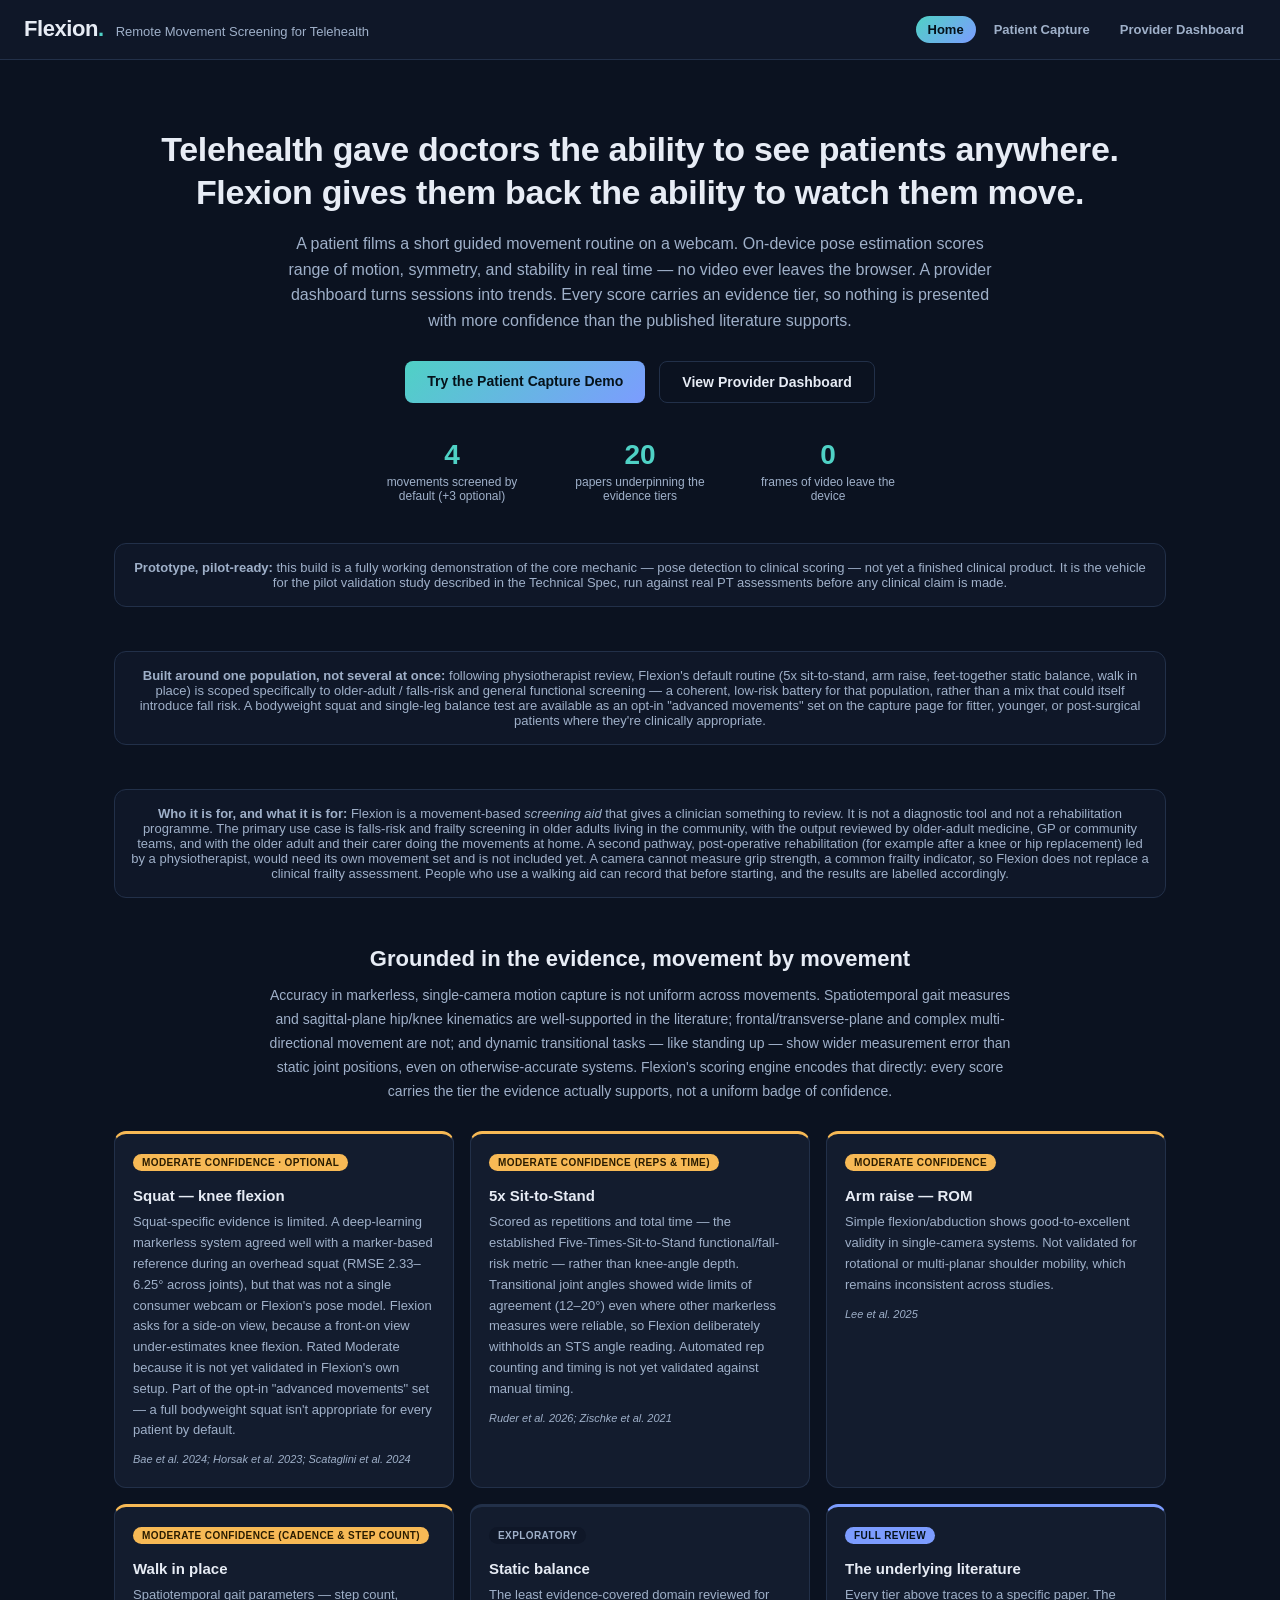
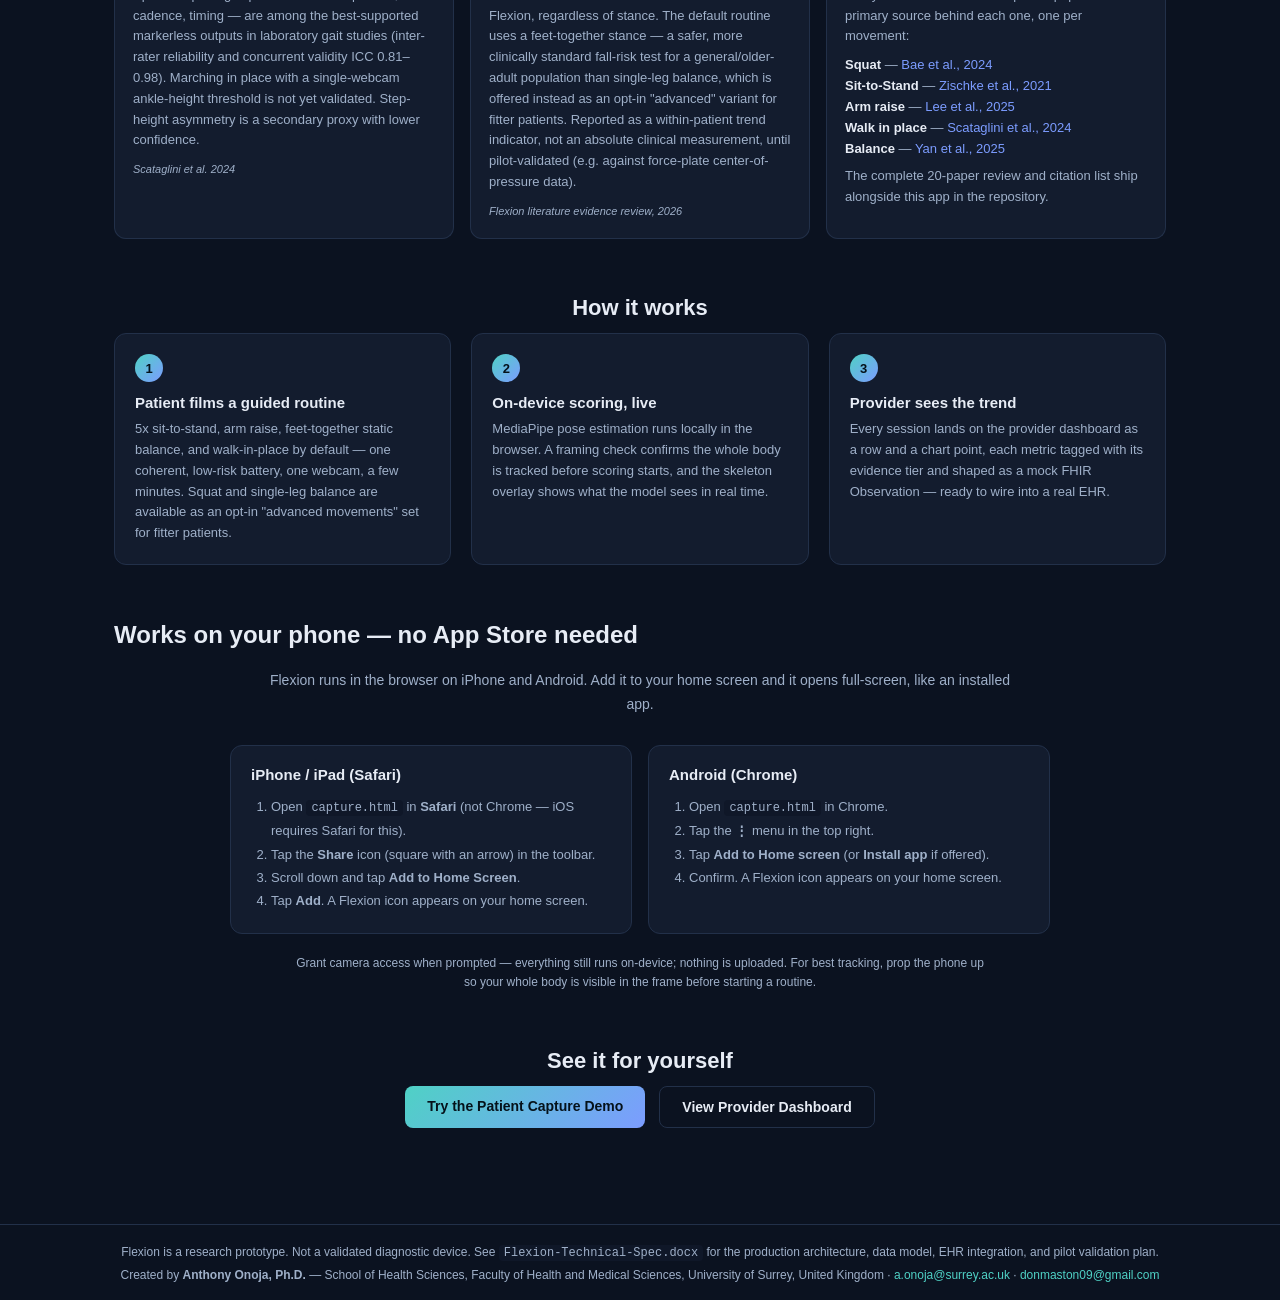
==== commit 5c1a58b0: "Add intended-use wording, walking-aid setting, demonstration slots and plain-language summary Respon" ====
--- a/index.html
+++ b/index.html
@@ -70,6 +70,21 @@
       where they're clinically appropriate.
     </section>
 
+    <section class="panel note landing-note">
+      <strong>Who it is for, and what it is for:</strong> Flexion is a
+      movement-based <em>screening aid</em> that gives a clinician something to
+      review. It is not a diagnostic tool and not a rehabilitation programme.
+      The primary use case is falls-risk and frailty screening in older adults
+      living in the community, with the output reviewed by older-adult medicine,
+      GP or community teams, and with the older adult and their carer doing the
+      movements at home. A second pathway, post-operative rehabilitation
+      (for example after a knee or hip replacement) led by a physiotherapist, would
+      need its own movement set and is not included yet. A camera cannot measure
+      grip strength, a common frailty indicator, so Flexion does not replace a
+      clinical frailty assessment. People who use a walking aid can record that
+      before starting, and the results are labelled accordingly.
+    </section>
+
     <section id="evidence" class="evidence-section">
       <h2>Grounded in the evidence, movement by movement</h2>
       <p class="section-intro">
--- a/css/style.css
+++ b/css/style.css
@@ -452,3 +452,16 @@
 
   table { display: block; overflow-x: auto; white-space: nowrap; }
 }
+
+/* Walking-aid selector, demonstrations, plain-language summary */
+.aid-select { display: block; margin: 8px 0; font-size: 13px; color: var(--text-dim); }
+.aid-select select { margin-left: 6px; }
+#demoPanel details { margin: 6px 0; }
+#demoPanel summary { cursor: pointer; font-size: 13px; }
+#demoPanel video { width: 100%; max-width: 420px; margin-top: 6px; border-radius: 6px; }
+.demo-help, .demo-missing { font-size: 12px; color: var(--text-dim); }
+.plain-summary { border: 1px solid var(--border, #999); border-radius: 8px; padding: 12px; margin-bottom: 10px; background: var(--panel-2); }
+.plain-summary h3 { margin: 0 0 6px; font-size: 15px; }
+.plain-summary p, .plain-summary li { font-size: 13px; }
+.aid-note { font-size: 12px; color: var(--warn); margin-top: 6px; }
+.aid-tag { font-size: 11px; color: var(--text-dim); }
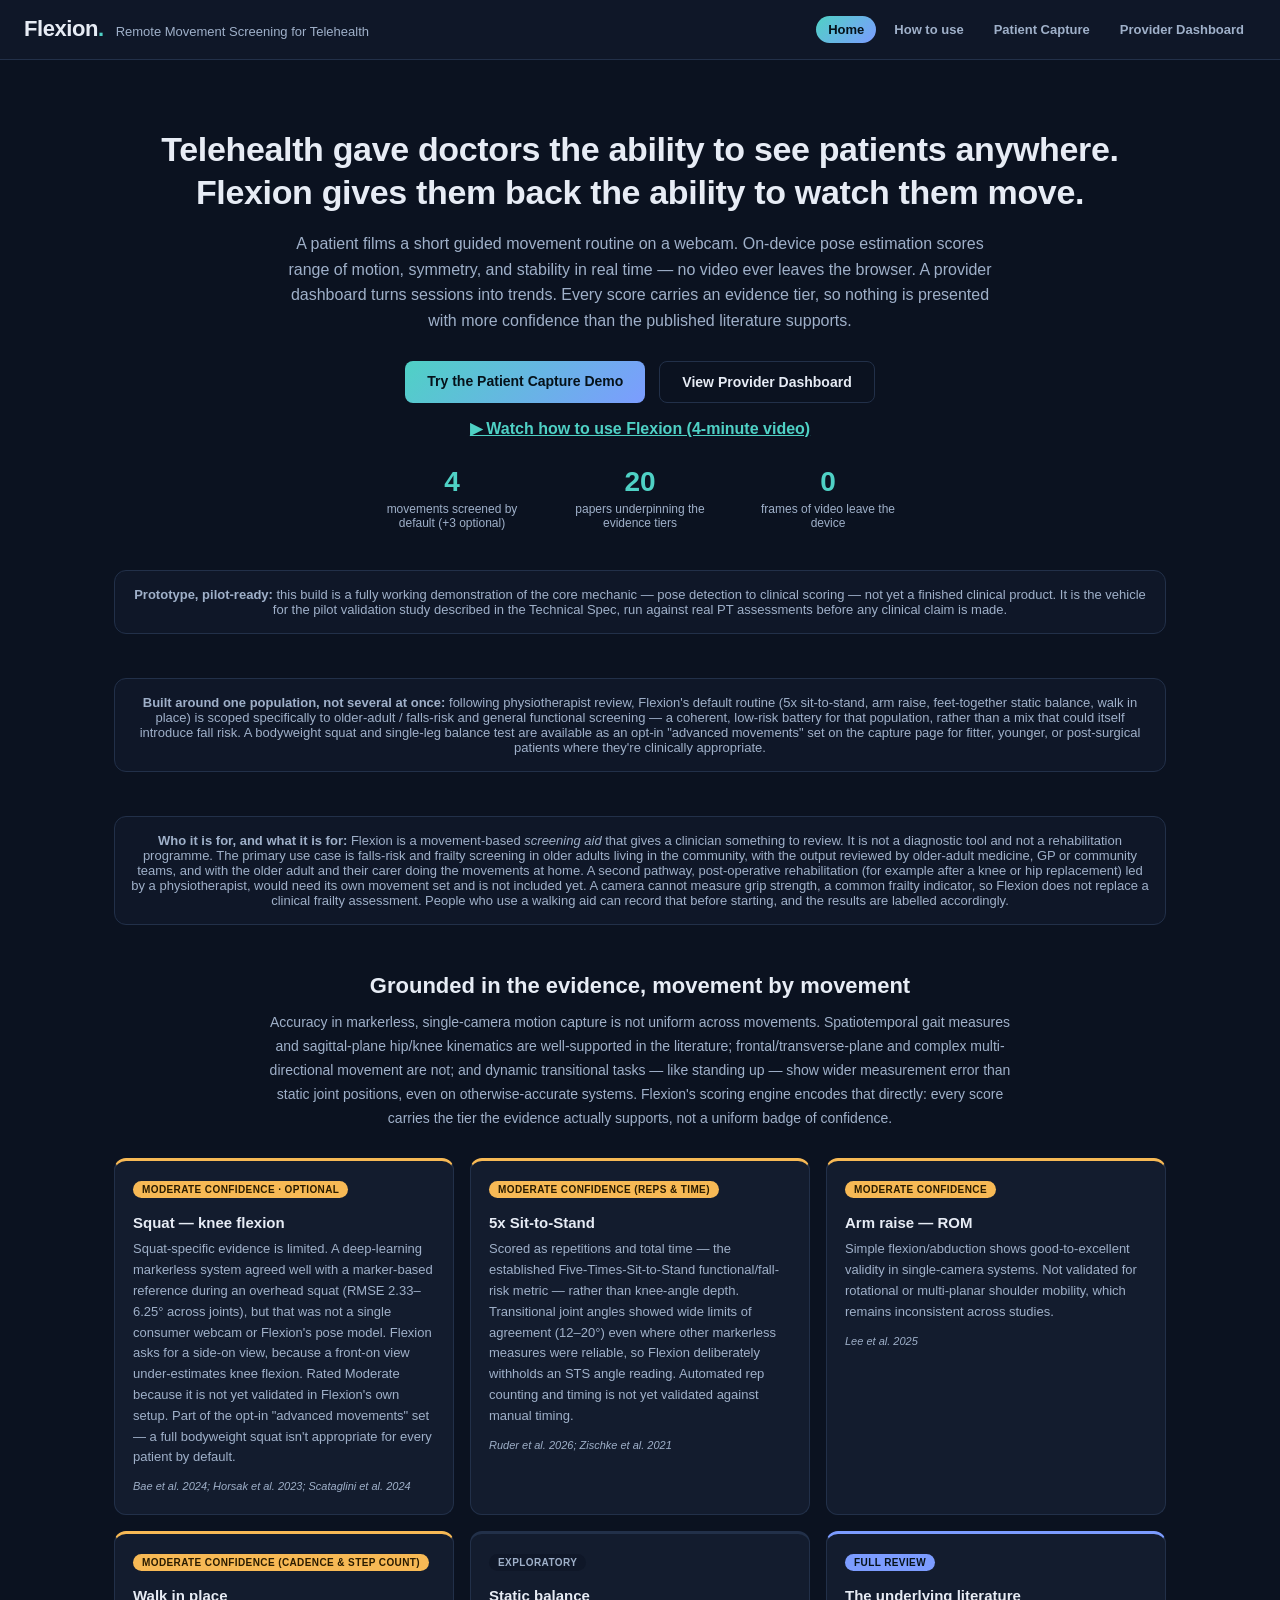
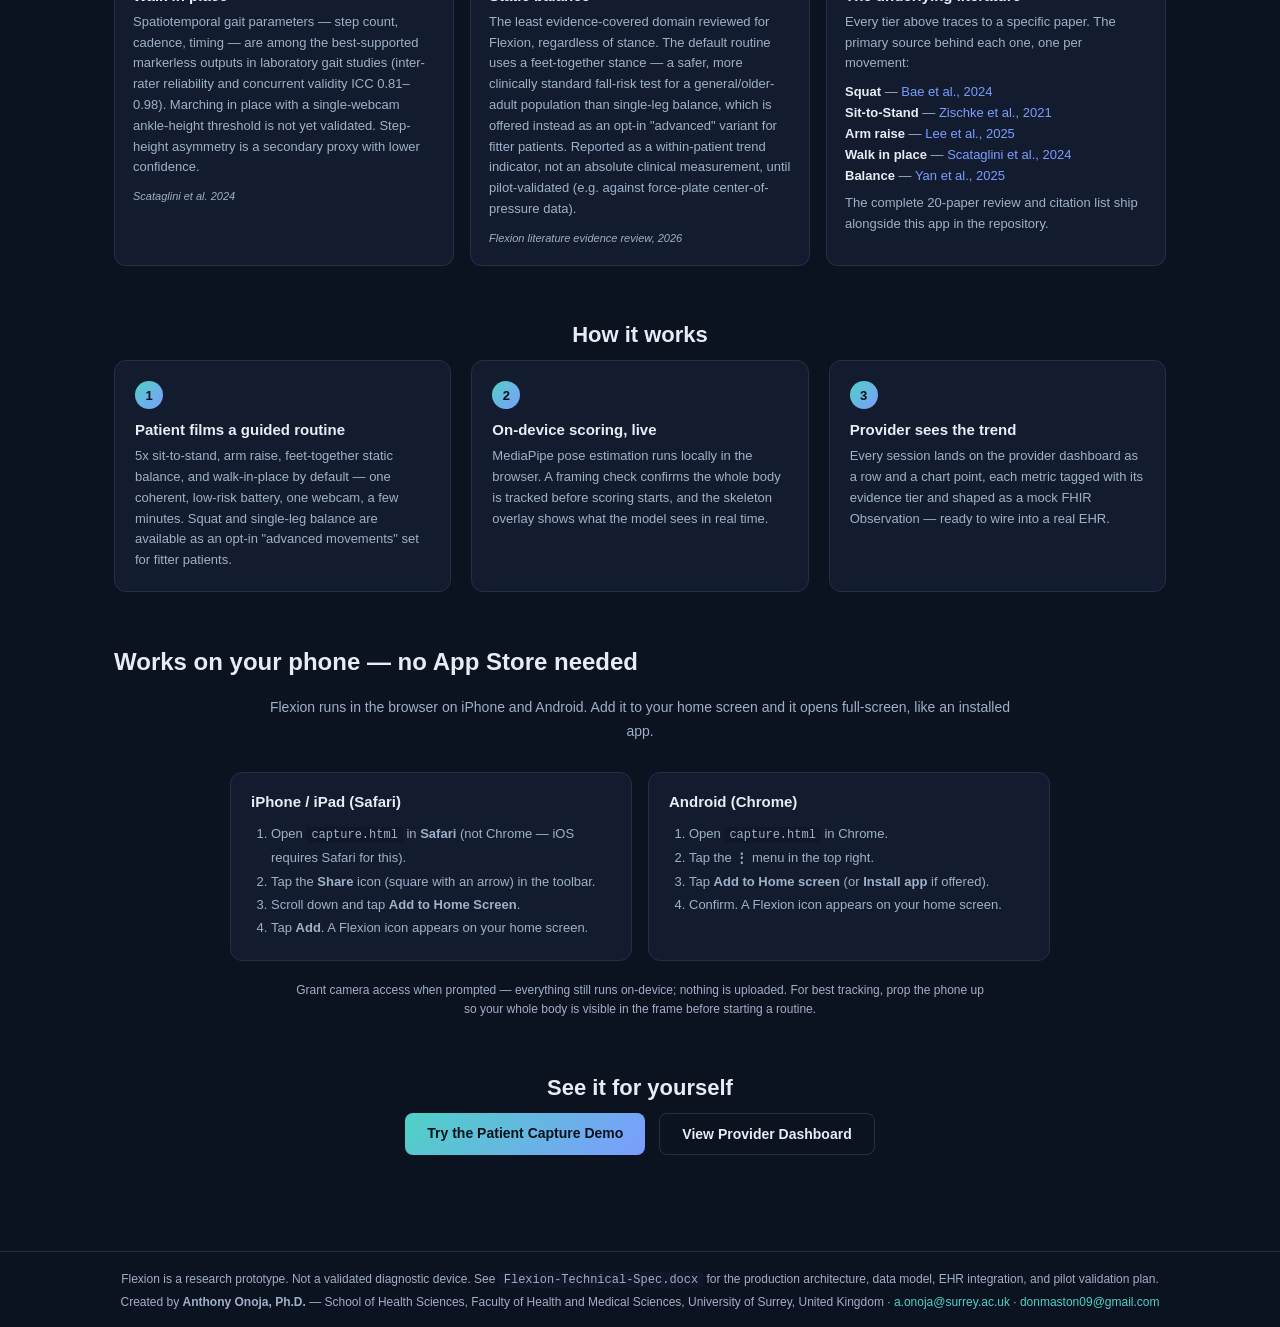
==== commit 1cc9aa68: "Add narrated how-to video, How to use page, and links from home and capture pages Captioned 3m45s wa" ====
--- a/index.html
+++ b/index.html
@@ -23,6 +23,7 @@
     <div class="topbar-sub">Remote Movement Screening for Telehealth</div>
     <nav class="mainnav">
       <a href="index.html" class="active">Home</a>
+      <a href="how-to.html">How to use</a>
       <a href="capture.html">Patient Capture</a>
       <a href="dashboard.html">Provider Dashboard</a>
     </nav>
@@ -43,6 +44,7 @@
         <a href="capture.html" class="primary">Try the Patient Capture Demo</a>
         <a href="dashboard.html" class="secondary">View Provider Dashboard</a>
       </div>
+      <p class="hero-howto"><a href="how-to.html">&#9654; Watch how to use Flexion (4-minute video)</a></p>
       <div class="stats-row">
         <div class="stat"><strong>4</strong><span>movements screened by default (+3 optional)</span></div>
         <div class="stat"><strong>20</strong><span>papers underpinning the evidence tiers</span></div>
--- a/css/style.css
+++ b/css/style.css
@@ -465,3 +465,22 @@
 .plain-summary p, .plain-summary li { font-size: 13px; }
 .aid-note { font-size: 12px; color: var(--warn); margin-top: 6px; }
 .aid-tag { font-size: 11px; color: var(--text-dim); }
+
+/* ---- How-to video page ---- */
+.howto { max-width: 1000px; margin: 0 auto; padding: 24px 20px 48px; }
+.howto h1 { margin: 0 0 8px; font-size: 30px; }
+.howto-lede { color: var(--text-dim); margin: 0 0 18px; line-height: 1.5; }
+.howto-player video { width: 100%; max-height: 70vh; background: #000; border-radius: 12px; border: 1px solid var(--border); display: block; }
+.howto-cols { display: grid; grid-template-columns: 1fr 1fr; gap: 16px; margin: 18px 0; }
+.howto-chapters { list-style: none; padding: 0; margin: 0; display: grid; gap: 4px; }
+.howto-chapters button { width: 100%; text-align: left; background: transparent; color: var(--text); border: 1px solid transparent; border-radius: 8px; padding: 7px 10px; font-size: 14px; cursor: pointer; }
+.howto-chapters button:hover, .howto-chapters button:focus-visible { border-color: var(--accent); outline: none; }
+.howto-chapters .ct { display: inline-block; min-width: 40px; color: var(--accent); font-variant-numeric: tabular-nums; }
+.howto-btn { display: inline-block; background: linear-gradient(90deg, var(--accent), var(--accent-2)); color: #0b1220; font-weight: 700; padding: 11px 20px; border-radius: 10px; text-decoration: none; }
+.howto-transcript summary { cursor: pointer; font-weight: 700; }
+.howto-transcript h3 { font-size: 15px; margin: 18px 0 4px; color: var(--accent); }
+.howto-transcript p { margin: 0; line-height: 1.55; color: var(--text); font-size: 14px; }
+.howto-link { margin: 6px 0 12px; font-size: 14px; }
+.howto a:not(.howto-btn), .howto-link a, .hero-howto a { color: var(--accent); font-weight: 700; }
+.hero-howto { text-align: center; margin: -20px 0 28px; font-size: 16px; }
+@media (max-width: 720px) { .howto-cols { grid-template-columns: 1fr; } }
